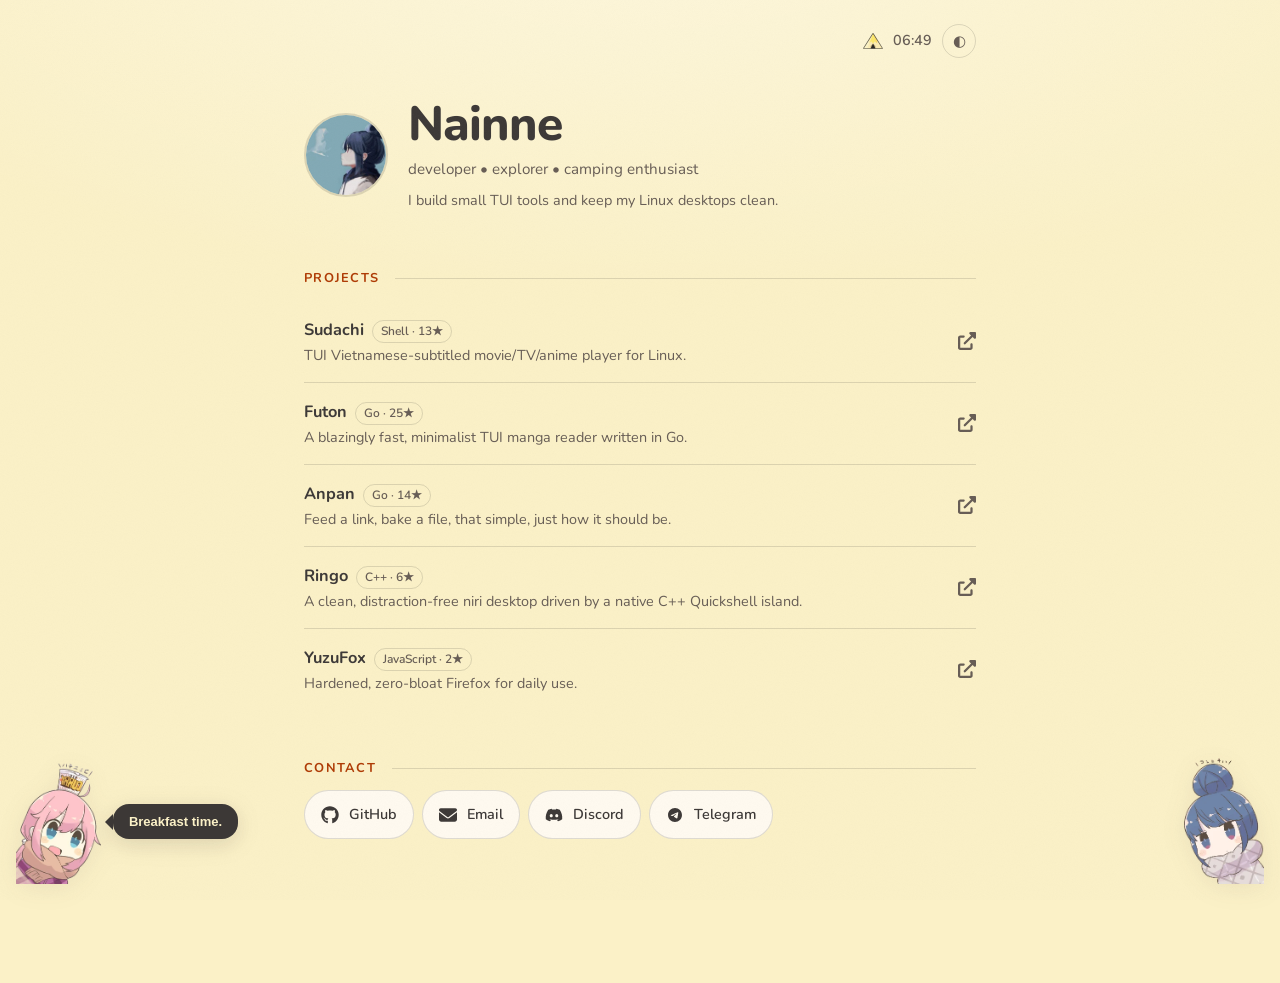
==== index.html @ 53d7685c "Drop the photos chip Rin already carries the gallery link, so the chip was a second way to the same " ====
<!DOCTYPE html>
<html lang="en">
<head>
    <meta charset="utf-8">
    <meta name="viewport" content="width=device-width, initial-scale=1.0">
    <title>Nainne - developer • explorer • camping enthusiast</title>
    <meta name="description" content="Nainne - developer, explorer, and camping enthusiast. Projects, tools, and a cozy Yuru Camp-inspired corner of the web.">
    <meta property="og:title" content="Nainne - developer • explorer • camping enthusiast">
    <meta property="og:description" content="Nainne - developer, explorer, and camping enthusiast. Projects, tools, and a cozy Yuru Camp-inspired corner of the web.">
    <meta property="og:type" content="website">
    <meta property="og:url" content="https://kabosuneko.github.io/">
    <meta property="og:image" content="https://kabosuneko.github.io/assets/img/og-image.jpg">
    <meta property="og:image:width" content="1200">
    <meta property="og:image:height" content="630">
    <meta property="og:image:alt" content="Trees on the shore of a lake, reflected in the water.">
    <meta name="twitter:card" content="summary_large_image">
    <meta name="twitter:title" content="Nainne - developer • explorer • camping enthusiast">
    <meta name="twitter:description" content="Nainne - developer, explorer, and camping enthusiast. Projects, tools, and a cozy Yuru Camp-inspired corner of the web.">
    <link rel="canonical" href="https://kabosuneko.github.io/">
    <meta name="theme-color" content="#fbf1c7">
    <link rel="icon" type="image/png" href="assets/img/logo.png">
    <script>
        // Set the theme before first paint. Mirrors getAutoTheme() in assets/js/app.js.
        (function () {
            var mode = localStorage.getItem('theme') || 'auto';
            var hour = new Date().getHours();
            document.documentElement.setAttribute('data-theme',
                mode === 'auto' ? (hour >= 6 && hour < 18 ? 'day' : 'night') : mode);
        })();
    </script>
    <link rel="preload" href="assets/fonts/nunito-latin.woff2" as="font" type="font/woff2" crossorigin>
    <link rel="stylesheet" href="assets/css/styles.css">
    <script src="assets/js/app.js" defer></script>
    <script type="application/ld+json">
        {
            "@context": "https://schema.org",
            "@type": "Person",
            "name": "Nainne",
            "url": "https://kabosuneko.github.io/",
            "image": "https://kabosuneko.github.io/assets/img/avatar.png",
            "description": "Developer, explorer, and camping enthusiast. Builder of TUI tools and Linux desktops.",
            "jobTitle": "Developer",
            "sameAs": [
                "https://github.com/KabosuNeko",
                "https://t.me/NainneDesu"
            ]
        }
    </script>
</head>
<body>
    <svg class="icon-sprite" aria-hidden="true">
        <symbol id="icon-external" viewBox="0 0 512 512">
            <path d="M384 320c-17.67 0-32 14.33-32 32v96H64V160h96c17.67 0 32-14.32 32-32s-14.33-32-32-32L64 96c-35.35 0-64 28.65-64 64V448c0 35.34 28.65 64 64 64h288c35.35 0 64-28.66 64-64v-96C416 334.3 401.7 320 384 320zM488 0H352c-12.94 0-24.62 7.797-29.56 19.75c-4.969 11.97-2.219 25.72 6.938 34.88L370.8 96L169.4 297.4c-12.5 12.5-12.5 32.75 0 45.25C175.6 348.9 183.8 352 192 352s16.38-3.125 22.62-9.375L416 141.3l41.38 41.38c9.156 9.141 22.88 11.84 34.88 6.938C504.2 184.6 512 172.9 512 160V24C512 10.74 501.3 0 488 0z"/>
        </symbol>
        <symbol id="icon-github" viewBox="-8 0 512 512">
            <path d="M165.9 397.4c0 2-2.3 3.6-5.2 3.6-3.3.3-5.6-1.3-5.6-3.6 0-2 2.3-3.6 5.2-3.6 3-.3 5.6 1.3 5.6 3.6zm-31.1-4.5c-.7 2 1.3 4.3 4.3 4.9 2.6 1 5.6 0 6.2-2s-1.3-4.3-4.3-5.2c-2.6-.7-5.5.3-6.2 2.3zm44.2-1.7c-2.9.7-4.9 2.6-4.6 4.9.3 2 2.9 3.3 5.9 2.6 2.9-.7 4.9-2.6 4.6-4.6-.3-1.9-3-3.2-5.9-2.9zM244.8 8C106.1 8 0 113.3 0 252c0 110.9 69.8 205.8 169.5 239.2 12.8 2.3 17.3-5.6 17.3-12.1 0-6.2-.3-40.4-.3-61.4 0 0-70 15-84.7-29.8 0 0-11.4-29.1-27.8-36.6 0 0-22.9-15.7 1.6-15.4 0 0 24.9 2 38.6 25.8 21.9 38.6 58.6 27.5 72.9 20.9 2.3-16 8.8-27.1 16-33.7-55.9-6.2-112.3-14.3-112.3-110.5 0-27.5 7.6-41.3 23.6-58.9-2.6-6.5-11.1-33.3 2.6-67.9 20.9-6.5 69 27 69 27 20-5.6 41.5-8.5 62.8-8.5s42.8 2.9 62.8 8.5c0 0 48.1-33.6 69-27 13.7 34.7 5.2 61.4 2.6 67.9 16 17.7 25.8 31.5 25.8 58.9 0 96.5-58.9 104.2-114.8 110.5 9.2 7.9 17 22.9 17 46.4 0 33.7-.3 75.4-.3 83.6 0 6.5 4.6 14.4 17.3 12.1C428.2 457.8 496 362.9 496 252 496 113.3 383.5 8 244.8 8zM97.2 352.9c-1.3 1-1 3.3.7 5.2 1.6 1.6 3.9 2.3 5.2 1 1.3-1 1-3.3-.7-5.2-1.6-1.6-3.9-2.3-5.2-1zm-10.8-8.1c-.7 1.3.3 2.9 2.3 3.9 1.6 1 3.6.7 4.3-.7.7-1.3-.3-2.9-2.3-3.9-2-.6-3.6-.3-4.3.7zm32.4 35.6c-1.6 1.3-1 4.3 1.3 6.2 2.3 2.3 5.2 2.6 6.5 1 1.3-1.3.7-4.3-1.3-6.2-2.2-2.3-5.2-2.6-6.5-1zm-11.4-14.7c-1.6 1-1.6 3.6 0 5.9 1.6 2.3 4.3 3.3 5.6 2.3 1.6-1.3 1.6-3.9 0-6.2-1.4-2.3-4-3.3-5.6-2z"/>
        </symbol>
        <symbol id="icon-mail" viewBox="0 0 512 512">
            <path d="M464 64C490.5 64 512 85.49 512 112C512 127.1 504.9 141.3 492.8 150.4L275.2 313.6C263.8 322.1 248.2 322.1 236.8 313.6L19.2 150.4C7.113 141.3 0 127.1 0 112C0 85.49 21.49 64 48 64H464zM217.6 339.2C240.4 356.3 271.6 356.3 294.4 339.2L512 176V384C512 419.3 483.3 448 448 448H64C28.65 448 0 419.3 0 384V176L217.6 339.2z"/>
        </symbol>
        <symbol id="icon-discord" viewBox="0 -64 640 640">
            <path d="M524.531,69.836a1.5,1.5,0,0,0-.764-.7A485.065,485.065,0,0,0,404.081,32.03a1.816,1.816,0,0,0-1.923.91,337.461,337.461,0,0,0-14.9,30.6,447.848,447.848,0,0,0-134.426,0,309.541,309.541,0,0,0-15.135-30.6,1.89,1.89,0,0,0-1.924-.91A483.689,483.689,0,0,0,116.085,69.137a1.712,1.712,0,0,0-.788.676C39.068,183.651,18.186,294.69,28.43,404.354a2.016,2.016,0,0,0,.765,1.375A487.666,487.666,0,0,0,176.02,479.918a1.9,1.9,0,0,0,2.063-.676A348.2,348.2,0,0,0,208.12,430.4a1.86,1.86,0,0,0-1.019-2.588,321.173,321.173,0,0,1-45.868-21.853,1.885,1.885,0,0,1-.185-3.126c3.082-2.309,6.166-4.711,9.109-7.137a1.819,1.819,0,0,1,1.9-.256c96.229,43.917,200.41,43.917,295.5,0a1.812,1.812,0,0,1,1.924.233c2.944,2.426,6.027,4.851,9.132,7.16a1.884,1.884,0,0,1-.162,3.126,301.407,301.407,0,0,1-45.89,21.83,1.875,1.875,0,0,0-1,2.611,391.055,391.055,0,0,0,30.014,48.815,1.864,1.864,0,0,0,2.063.7A486.048,486.048,0,0,0,610.7,405.729a1.882,1.882,0,0,0,.765-1.352C623.729,277.594,590.933,167.465,524.531,69.836ZM222.491,337.58c-28.972,0-52.844-26.587-52.844-59.239S193.056,219.1,222.491,219.1c29.665,0,53.306,26.82,52.843,59.239C275.334,310.993,251.924,337.58,222.491,337.58Zm195.38,0c-28.971,0-52.843-26.587-52.843-59.239S388.437,219.1,417.871,219.1c29.667,0,53.307,26.82,52.844,59.239C470.715,310.993,447.538,337.58,417.871,337.58Z"/>
        </symbol>
        <symbol id="icon-telegram" viewBox="0 0 640 640">
            <path d="M320 72C183 72 72 183 72 320C72 457 183 568 320 568C457 568 568 457 568 320C568 183 457 72 320 72zM435 240.7C431.3 279.9 415.1 375.1 406.9 419C403.4 437.6 396.6 443.8 390 444.4C375.6 445.7 364.7 434.9 350.7 425.7C328.9 411.4 316.5 402.5 295.4 388.5C270.9 372.4 286.8 363.5 300.7 349C304.4 345.2 367.8 287.5 369 282.3C369.2 281.6 369.3 279.2 367.8 277.9C366.3 276.6 364.2 277.1 362.7 277.4C360.5 277.9 325.6 300.9 258.1 346.5C248.2 353.3 239.2 356.6 231.2 356.4C222.3 356.2 205.3 351.4 192.6 347.3C177.1 342.3 164.7 339.6 165.8 331C166.4 326.5 172.5 322 184.2 317.3C256.5 285.8 304.7 265 328.8 255C397.7 226.4 412 221.4 421.3 221.2C423.4 221.2 427.9 221.7 430.9 224.1C432.9 225.8 434.1 228.2 434.4 230.8C434.9 234 435 237.3 434.8 240.6z"/>
        </symbol>
    </svg>

    <div class="wrap">
        <header class="page-header">
            <div class="clock-widget">
                <img src="assets/img/logo-40.webp" alt="" width="40" height="40">
                <span class="clock-time" id="clock">--:--</span>
                <button class="theme-toggle" id="themeToggle" type="button" title="Toggle theme" aria-label="Toggle color theme">☀</button>
            </div>
        </header>

        <main>
            <header class="intro">
                <img class="avatar" src="assets/img/avatar.webp" alt="Nainne's avatar" width="84" height="84">
                <div>
                    <h1 class="intro-name">Nainne</h1>
                    <p class="intro-tagline">developer • explorer • camping enthusiast</p>
                    <p class="intro-bio">I build small TUI tools and keep my Linux desktops clean.</p>
                </div>
            </header>

            <section class="panel" aria-labelledby="projects-title">
                <h2 class="panel-title" id="projects-title">Projects</h2>
                <ul class="list">
                    <li>
                        <a class="row" href="https://github.com/KabosuNeko/Sudachi" target="_blank" rel="noopener">
                            <span class="row-main">
                                <span class="row-head">
                                    <span class="row-name">Sudachi</span>
                                    <span class="tag" data-repo="Sudachi" data-lang="Shell">Shell · 13★</span>
                                </span>
                                <span class="row-desc">TUI Vietnamese-subtitled movie/TV/anime player for Linux.</span>
                            </span>
                            <svg class="row-icon" aria-hidden="true"><use href="#icon-external"></use></svg>
                        </a>
                    </li>
                    <li>
                        <a class="row" href="https://github.com/KabosuNeko/Futon" target="_blank" rel="noopener">
                            <span class="row-main">
                                <span class="row-head">
                                    <span class="row-name">Futon</span>
                                    <span class="tag" data-repo="Futon" data-lang="Go">Go · 25★</span>
                                </span>
                                <span class="row-desc">A blazingly fast, minimalist TUI manga reader written in Go.</span>
                            </span>
                            <svg class="row-icon" aria-hidden="true"><use href="#icon-external"></use></svg>
                        </a>
                    </li>
                    <li>
                        <a class="row" href="https://github.com/KabosuNeko/anpan" target="_blank" rel="noopener">
                            <span class="row-main">
                                <span class="row-head">
                                    <span class="row-name">Anpan</span>
                                    <span class="tag" data-repo="Anpan" data-lang="Go">Go · 14★</span>
                                </span>
                                <span class="row-desc">Feed a link, bake a file, that simple, just how it should be.</span>
                            </span>
                            <svg class="row-icon" aria-hidden="true"><use href="#icon-external"></use></svg>
                        </a>
                    </li>
                    <li>
                        <a class="row" href="https://github.com/KabosuNeko/Ringo" target="_blank" rel="noopener">
                            <span class="row-main">
                                <span class="row-head">
                                    <span class="row-name">Ringo</span>
                                    <span class="tag" data-repo="Ringo" data-lang="C++">C++ · 6★</span>
                                </span>
                                <span class="row-desc">A clean, distraction-free niri desktop driven by a native C++ Quickshell island.</span>
                            </span>
                            <svg class="row-icon" aria-hidden="true"><use href="#icon-external"></use></svg>
                        </a>
                    </li>
                                        <li>
                        <a class="row" href="https://github.com/KabosuNeko/YuzuFox" target="_blank" rel="noopener">
                            <span class="row-main">
                                <span class="row-head">
                                    <span class="row-name">YuzuFox</span>
                                    <span class="tag" data-repo="YuzuFox" data-lang="JavaScript">JavaScript · 2★</span>
                                </span>
                                <span class="row-desc">Hardened, zero-bloat Firefox for daily use.</span>
                            </span>
                            <svg class="row-icon" aria-hidden="true"><use href="#icon-external"></use></svg>
                        </a>
                    </li>
                </ul>
            </section>

            <section class="panel" aria-labelledby="contact-title">
                <h2 class="panel-title" id="contact-title">Contact</h2>
                <ul class="chips">
                    <li>
                        <a class="chip" href="https://github.com/KabosuNeko" target="_blank" rel="noopener">
                            <svg aria-hidden="true"><use href="#icon-github"></use></svg>
                            GitHub
                        </a>
                    </li>
                    <li>
                        <a class="chip" href="mailto:KabosuNeko@proton.me" data-copy-email>
                            <svg aria-hidden="true"><use href="#icon-mail"></use></svg>
                            Email
                        </a>
                    </li>
                    <li>
                        <a class="chip" href="https://discord.com/users/nou07007" target="_blank" rel="noopener">
                            <svg aria-hidden="true"><use href="#icon-discord"></use></svg>
                            Discord
                        </a>
                    </li>
                    <li>
                        <a class="chip" href="https://t.me/NainneDesu" target="_blank" rel="noopener">
                            <svg aria-hidden="true"><use href="#icon-telegram"></use></svg>
                            Telegram
                        </a>
                    </li>
                </ul>
            </section>
        </main>
    </div>

    <div id="copyToast" class="copy-toast" role="status"></div>

    <button class="corner-character nadeshiko" type="button" aria-label="Say hi" data-tooltip="Say hi">
        <img src="assets/img/nadeshiko.webp" alt="">
        <span class="nade-bubble" id="nadeBubble" role="status"></span>
    </button>
    <a class="corner-character rin" href="gallery.html" aria-label="Photo gallery" data-tooltip="Open gallery">
        <img src="assets/img/rin.webp" alt="">
    </a>
</body>
</html>
---- assets/css/styles.css ----
/* Nunito, variable weight axis 400-800, subsets taken from Google Fonts so the page
   needs no third-party font request. latin is preloaded in each page's head. */
@font-face {
  font-family: 'Nunito';
  font-style: normal;
  font-weight: 400 800;
  font-display: swap;
  src: url('../fonts/nunito-latin.woff2') format('woff2');
  unicode-range: U+0000-00FF, U+0131, U+0152-0153, U+02BB-02BC, U+02C6, U+02DA, U+02DC, U+0304, U+0308, U+0329, U+2000-206F, U+20AC, U+2122, U+2191, U+2193, U+2212, U+2215, U+FEFF, U+FFFD;
}

@font-face {
  font-family: 'Nunito';
  font-style: normal;
  font-weight: 400 800;
  font-display: swap;
  src: url('../fonts/nunito-vietnamese.woff2') format('woff2');
  unicode-range: U+0102-0103, U+0110-0111, U+0128-0129, U+0168-0169, U+01A0-01A1, U+01AF-01B0, U+0300-0301, U+0303-0304, U+0308-0309, U+0323, U+0329, U+1EA0-1EF9, U+20AB;
}

:root {
  color-scheme: light;
  /* gruvbox light */
  --bg: #fbf1c7;
  --bg-glow: rgba(255,252,240,0.55);
  --card-bg: #fffaf0;
  --card-border: rgba(60,56,54,0.16);
  --text-dark: #3c3836;
  --text-medium: #665c54;
  --accent: #af3a03;
  --shadow-soft: rgba(60,56,54,0.08);
  --toast-bg: #3c3836;
  --toast-text: #fbf1c7;
  --button-warm: #af3a03;
  --button-warm-hover: #8f2f00;
  --button-text: #fffaf0;
}

[data-theme="night"] {
  color-scheme: dark;
  /* gruvbox dark */
  --bg: #1d2021;
  --bg-glow: rgba(250,189,47,0.05);
  --card-bg: #32302f;
  --card-border: rgba(235,219,178,0.2);
  --text-dark: #ebdbb2;
  --text-medium: #a89984;
  --accent: #fe8019;
  --shadow-soft: rgba(0,0,0,0.35);
  --toast-bg: #3c3836;
  --toast-text: #fbf1c7;
  --button-warm: #fe8019;
  --button-warm-hover: #fabd2f;
  --button-text: #1d2021;
}

* {
  box-sizing: border-box;
  transition: background-color 0.25s ease, border-color 0.25s ease, color 0.25s ease;
}

body {
  margin: 0;
  min-height: 100vh;
  font-family: 'Nunito', sans-serif;
  font-size: 16px;
  line-height: 1.6;
  color: var(--text-dark);
  background-color: var(--bg);
  background-image: radial-gradient(120% 70% at 50% -10%, var(--bg-glow), transparent 60%);
  background-attachment: fixed;
}

h1,
h2 {
  text-wrap: balance;
}

p {
  text-wrap: pretty;
}

a {
  color: inherit;
  text-decoration: none;
}

a:focus-visible,
button:focus-visible,
[tabindex]:focus-visible {
  outline: 2px solid var(--accent);
  outline-offset: 3px;
  border-radius: 12px;
}

.icon-sprite {
  display: none;
}

.wrap {
  max-width: 720px;
  margin: 0 auto;
  padding: 0 24px 96px;
}

.page-header {
  display: flex;
  justify-content: flex-end;
}

.wrap .page-header {
  padding-top: 24px;
}

.clock-widget {
  display: flex;
  align-items: center;
  gap: 10px;
}

.clock-widget img {
  height: 20px;
  width: auto;
  opacity: 0.85;
}

body::after {
  content: '';
  position: fixed;
  inset: 0;
  z-index: 0;
  pointer-events: none;
  opacity: 0.04;
  background-image: url("data:image/svg+xml,%3Csvg xmlns='http://www.w3.org/2000/svg' width='140' height='140'%3E%3Cfilter id='n'%3E%3CfeTurbulence type='fractalNoise' baseFrequency='0.9' numOctaves='2' stitchTiles='stitch'/%3E%3CfeColorMatrix type='saturate' values='0'/%3E%3C/filter%3E%3Crect width='140' height='140' filter='url(%23n)'/%3E%3C/svg%3E");
}

[data-theme="night"] body {
  background-image:
    radial-gradient(1.5px 1.5px at 30px 40px, rgba(250,189,47,0.5), transparent),
    radial-gradient(1px 1px at 170px 120px, rgba(235,219,178,0.42), transparent),
    radial-gradient(1.5px 1.5px at 90px 230px, rgba(250,189,47,0.36), transparent),
    radial-gradient(1px 1px at 250px 60px, rgba(235,219,178,0.36), transparent),
    radial-gradient(1px 1px at 210px 250px, rgba(250,189,47,0.3), transparent),
    radial-gradient(120% 70% at 50% -10%, var(--bg-glow), transparent 60%);
  background-size: 320px 320px, 320px 320px, 320px 320px, 320px 320px, 320px 320px, 100% 100%;
}

[data-theme="night"] body::after {
  opacity: 0.06;
}

.clock-time {
  font-size: 0.9rem;
  font-weight: 600;
  color: var(--text-medium);
  font-variant-numeric: tabular-nums;
}

.theme-toggle {
  position: relative;
  width: 34px;
  height: 34px;
  display: grid;
  place-items: center;
  border: 1px solid var(--card-border);
  border-radius: 50%;
  background: transparent;
  color: var(--text-medium);
  font-size: 15px;
  cursor: pointer;
}

/* The circle stays 34px; this gives it a 44px hit area without moving anything. */
.theme-toggle::before {
  content: '';
  position: absolute;
  inset: -5px;
}

.theme-toggle:hover {
  border-color: var(--accent);
  color: var(--accent);
}

.intro {
  display: flex;
  align-items: center;
  gap: 20px;
  margin: 40px 0 56px;
}

.avatar {
  width: 84px;
  height: 84px;
  flex: none;
  border-radius: 50%;
  object-fit: cover;
  border: 2px solid var(--card-border);
}

.intro-name {
  margin: 0;
  font-size: clamp(2rem, 6vw, 3rem);
  font-weight: 800;
  letter-spacing: -0.02em;
  line-height: 1.1;
}

.intro-tagline {
  margin: 6px 0 0;
  font-size: 0.95rem;
  color: var(--text-medium);
}

.intro-bio {
  max-width: 52ch;
  margin: 8px 0 0;
  font-size: 0.9rem;
  color: var(--text-medium);
}

.panel {
  margin-bottom: 48px;
}

.panel-title {
  display: flex;
  align-items: center;
  gap: 16px;
  margin: 0 0 12px;
  font-size: 0.8rem;
  font-weight: 700;
  letter-spacing: 0.1em;
  text-transform: uppercase;
  color: var(--accent);
}

[data-theme="night"] .panel-title {
  text-shadow: 0 0 12px rgba(254,128,25,0.45);
}

[data-theme="night"] .intro-name {
  text-shadow: 0 0 28px rgba(254,128,25,0.16);
}

.panel-title::after {
  content: '';
  flex: 1;
  height: 1px;
  background: var(--card-border);
}

.list {
  list-style: none;
  margin: 0;
  padding: 0;
}

.list li + li {
  border-top: 1px solid var(--card-border);
}

.row {
  display: flex;
  align-items: center;
  gap: 16px;
  padding: 16px 12px;
  margin: 0 -12px;
  border-radius: 12px;
}

.row:hover {
  background: var(--card-bg);
}

.row-main {
  flex: 1;
  min-width: 0;
}

.row-name {
  display: block;
  font-size: 1.02rem;
  font-weight: 700;
}

.row-head {
  display: flex;
  align-items: baseline;
  flex-wrap: wrap;
  gap: 8px;
}

.tag {
  padding: 1px 8px;
  border: 1px solid var(--card-border);
  border-radius: 999px;
  font-size: 0.75rem;
  font-weight: 600;
  color: var(--text-medium);
}

.row-desc {
  display: block;
  margin-top: 2px;
  font-size: 0.9rem;
  line-height: 1.45;
  color: var(--text-medium);
}

.row-icon {
  width: 18px;
  height: 18px;
  flex: none;
  fill: currentColor;
  color: var(--text-medium);
}

.row:hover .row-icon {
  color: var(--accent);
  transform: translate(2px, -2px);
}

.chips {
  display: flex;
  flex-wrap: wrap;
  gap: 8px;
  list-style: none;
  margin: 0;
  padding: 0;
}

.chip {
  display: inline-flex;
  align-items: center;
  gap: 10px;
  padding: 12px 16px;
  border: 1px solid var(--card-border);
  border-radius: 999px;
  background: var(--card-bg);
  font-family: inherit;
  font-size: 0.9rem;
  font-weight: 600;
  color: inherit;
  cursor: pointer;
}

.chip:hover {
  border-color: var(--accent);
  color: var(--accent);
}

.chip svg {
  width: 18px;
  height: 18px;
  fill: currentColor;
}

.copy-toast {
  display: none;
  position: fixed;
  bottom: 24px;
  left: 50%;
  transform: translateX(-50%);
  z-index: 9999;
  padding: 12px 20px;
  border-radius: 12px;
  background: var(--toast-bg);
  color: var(--toast-text);
  font-size: 0.9rem;
  font-weight: 600;
  white-space: nowrap;
  box-shadow: 0 8px 24px var(--shadow-soft);
}

.copy-toast.show {
  display: block;
}

.corner-character {
  position: fixed;
  bottom: 16px;
  z-index: 100;
  padding: 0;
  border: 0;
  background: none;
  cursor: pointer;
  filter: drop-shadow(0 4px 12px var(--shadow-soft));
}

.corner-character:hover {
  transform: translateY(-6px);
}

.corner-character:active {
  transform: translateY(-2px) scale(0.98);
}

.corner-character:focus-visible {
  outline: 2px solid var(--accent);
  outline-offset: 4px;
  border-radius: 12px;
}

.nadeshiko {
  left: 16px;
}

.rin {
  right: 16px;
}

.nadeshiko img,
.rin img {
  display: block;
  height: 128px;
  width: auto;
}

[data-tooltip]::before,
[data-tooltip]::after {
  position: absolute;
  bottom: 100%;
  left: 50%;
  transform: translateX(-50%) translateY(8px);
  opacity: 0;
  visibility: hidden;
  transition: opacity 0.2s ease, transform 0.2s ease, visibility 0.2s;
  pointer-events: none;
}

[data-tooltip]::before {
  content: attr(data-tooltip);
  margin-bottom: 8px;
  padding: 6px 12px;
  border-radius: 10px;
  background: var(--toast-bg);
  color: var(--toast-text);
  font-size: 12px;
  font-weight: 600;
  white-space: nowrap;
  box-shadow: 0 4px 12px var(--shadow-soft);
}

[data-tooltip]::after {
  content: '';
  margin-bottom: -2px;
  border: 5px solid transparent;
  border-top-color: var(--toast-bg);
}

[data-tooltip]:hover::before,
[data-tooltip]:hover::after {
  opacity: 1;
  visibility: visible;
  transform: translateX(-50%) translateY(0);
}

.nade-bubble {
  position: absolute;
  left: calc(100% + 12px);
  bottom: 35%;
  max-width: 240px;
  padding: 10px 16px;
  border-radius: 16px;
  background: var(--toast-bg);
  color: var(--toast-text);
  font-size: 13px;
  font-weight: 600;
  white-space: nowrap;
  opacity: 0;
  visibility: hidden;
  transform: translateY(8px);
  transition: opacity 0.2s ease, transform 0.2s ease, visibility 0.2s;
  box-shadow: 0 6px 20px var(--shadow-soft);
  z-index: 101;
  pointer-events: none;
}

.nade-bubble::after {
  content: '';
  position: absolute;
  top: 50%;
  right: 100%;
  transform: translateY(-50%);
  border: 8px solid transparent;
  border-right-color: var(--toast-bg);
}

.nade-bubble.show {
  opacity: 1;
  visibility: visible;
  transform: translateY(0);
}

.nadeshiko.bounce {
  animation: nade-bounce 0.55s ease;
}

@keyframes nade-bounce {
  0% { transform: translateY(0) scale(1, 1); }
  30% { transform: translateY(-14px) scale(1.06, 0.94); }
  55% { transform: translateY(0) scale(0.97, 1.04); }
  75% { transform: translateY(-5px) scale(1.02, 0.98); }
  100% { transform: translateY(0) scale(1, 1); }
}

@media (max-width: 768px) {
  .wrap {
    padding: 0 20px 120px;
  }

  .intro {
    margin: 28px 0 40px;
    gap: 16px;
  }

  .avatar {
    width: 64px;
    height: 64px;
  }

  .intro-tagline {
    font-size: 0.85rem;
  }

  .panel {
    margin-bottom: 36px;
  }

  .row {
    padding: 14px 10px;
    margin: 0 -10px;
  }

  .nadeshiko {
    left: 8px;
  }

  .rin {
    right: 8px;
  }

  .nadeshiko img,
  .rin img {
    height: 96px;
  }
}

@media (max-width: 480px) {
  .intro-tagline {
    font-size: 0.8rem;
  }

  .copy-toast {
    max-width: 90vw;
    white-space: normal;
    text-align: center;
  }

  .nadeshiko img,
  .rin img {
    height: 72px;
  }

  .corner-character {
    bottom: 8px;
  }
}

@media (prefers-reduced-motion: reduce) {
  *,
  *::before,
  *::after {
    transition-duration: 0.01ms !important;
    animation-duration: 0.01ms !important;
    animation-iteration-count: 1 !important;
  }
}
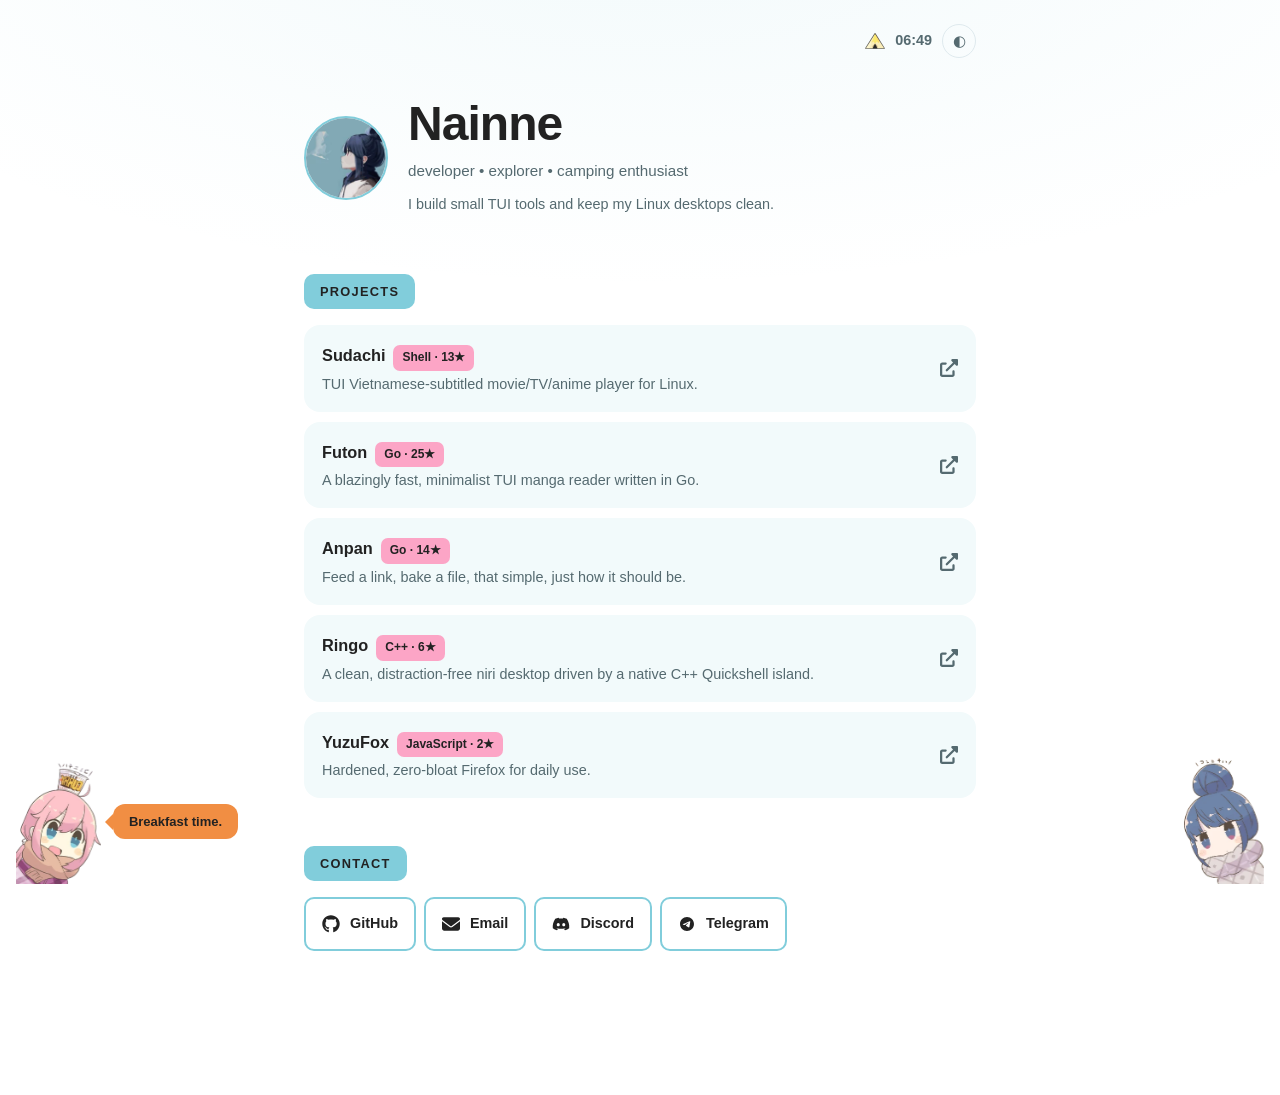
==== commit b324b5b6: "Adopt the Yuru Camp portal's visual language Direction read off yurucamp.jp: white ground, orange an" ====
--- a/index.html
+++ b/index.html
@@ -17,7 +17,7 @@
     <meta name="twitter:title" content="Nainne - developer • explorer • camping enthusiast">
     <meta name="twitter:description" content="Nainne - developer, explorer, and camping enthusiast. Projects, tools, and a cozy Yuru Camp-inspired corner of the web.">
     <link rel="canonical" href="https://kabosuneko.github.io/">
-    <meta name="theme-color" content="#fbf1c7">
+    <meta name="theme-color" content="#ffffff">
     <link rel="icon" type="image/png" href="assets/img/logo.png">
     <script>
         // Set the theme before first paint. Mirrors getAutoTheme() in assets/js/app.js.
@@ -28,7 +28,7 @@
                 mode === 'auto' ? (hour >= 6 && hour < 18 ? 'day' : 'night') : mode);
         })();
     </script>
-    <link rel="preload" href="assets/fonts/nunito-latin.woff2" as="font" type="font/woff2" crossorigin>
+    <link rel="preload" href="assets/fonts/mplus-rounded-1c-latin-400.woff2" as="font" type="font/woff2" crossorigin>
     <link rel="stylesheet" href="assets/css/styles.css">
     <script src="assets/js/app.js" defer></script>
     <script type="application/ld+json">
--- a/assets/css/styles.css
+++ b/assets/css/styles.css
@@ -1,57 +1,98 @@
-/* Nunito, variable weight axis 400-800, subsets taken from Google Fonts so the page
-   needs no third-party font request. latin is preloaded in each page's head. */
+/* M PLUS Rounded 1c is the rounded gothic the Yuru Camp portal uses. Subsets come from Google
+   Fonts, so no request leaves the site; latin 400 is preloaded in each page's head. The family
+   only ships 400/500/700/800, so the rules that ask for 600 land on 700. */
 @font-face {
-  font-family: 'Nunito';
+  font-family: 'M PLUS Rounded 1c';
   font-style: normal;
-  font-weight: 400 800;
+  font-weight: 400;
   font-display: swap;
-  src: url('../fonts/nunito-latin.woff2') format('woff2');
+  src: url('../fonts/mplus-rounded-1c-latin-400.woff2') format('woff2');
   unicode-range: U+0000-00FF, U+0131, U+0152-0153, U+02BB-02BC, U+02C6, U+02DA, U+02DC, U+0304, U+0308, U+0329, U+2000-206F, U+20AC, U+2122, U+2191, U+2193, U+2212, U+2215, U+FEFF, U+FFFD;
 }
 
 @font-face {
-  font-family: 'Nunito';
+  font-family: 'M PLUS Rounded 1c';
   font-style: normal;
-  font-weight: 400 800;
+  font-weight: 700;
   font-display: swap;
-  src: url('../fonts/nunito-vietnamese.woff2') format('woff2');
+  src: url('../fonts/mplus-rounded-1c-latin-700.woff2') format('woff2');
+  unicode-range: U+0000-00FF, U+0131, U+0152-0153, U+02BB-02BC, U+02C6, U+02DA, U+02DC, U+0304, U+0308, U+0329, U+2000-206F, U+20AC, U+2122, U+2191, U+2193, U+2212, U+2215, U+FEFF, U+FFFD;
+}
+
+@font-face {
+  font-family: 'M PLUS Rounded 1c';
+  font-style: normal;
+  font-weight: 800;
+  font-display: swap;
+  src: url('../fonts/mplus-rounded-1c-latin-800.woff2') format('woff2');
+  unicode-range: U+0000-00FF, U+0131, U+0152-0153, U+02BB-02BC, U+02C6, U+02DA, U+02DC, U+0304, U+0308, U+0329, U+2000-206F, U+20AC, U+2122, U+2191, U+2193, U+2212, U+2215, U+FEFF, U+FFFD;
+}
+
+@font-face {
+  font-family: 'M PLUS Rounded 1c';
+  font-style: normal;
+  font-weight: 400;
+  font-display: swap;
+  src: url('../fonts/mplus-rounded-1c-vietnamese-400.woff2') format('woff2');
+  unicode-range: U+0102-0103, U+0110-0111, U+0128-0129, U+0168-0169, U+01A0-01A1, U+01AF-01B0, U+0300-0301, U+0303-0304, U+0308-0309, U+0323, U+0329, U+1EA0-1EF9, U+20AB;
+}
+
+@font-face {
+  font-family: 'M PLUS Rounded 1c';
+  font-style: normal;
+  font-weight: 700;
+  font-display: swap;
+  src: url('../fonts/mplus-rounded-1c-vietnamese-700.woff2') format('woff2');
+  unicode-range: U+0102-0103, U+0110-0111, U+0128-0129, U+0168-0169, U+01A0-01A1, U+01AF-01B0, U+0300-0301, U+0303-0304, U+0308-0309, U+0323, U+0329, U+1EA0-1EF9, U+20AB;
+}
+
+@font-face {
+  font-family: 'M PLUS Rounded 1c';
+  font-style: normal;
+  font-weight: 800;
+  font-display: swap;
+  src: url('../fonts/mplus-rounded-1c-vietnamese-800.woff2') format('woff2');
   unicode-range: U+0102-0103, U+0110-0111, U+0128-0129, U+0168-0169, U+01A0-01A1, U+01AF-01B0, U+0300-0301, U+0303-0304, U+0308-0309, U+0323, U+0329, U+1EA0-1EF9, U+20AB;
 }
 
 :root {
   color-scheme: light;
-  /* gruvbox light */
-  --bg: #fbf1c7;
-  --bg-glow: rgba(255,252,240,0.55);
-  --card-bg: #fffaf0;
-  --card-border: rgba(60,56,54,0.16);
-  --text-dark: #3c3836;
-  --text-medium: #665c54;
-  --accent: #af3a03;
-  --shadow-soft: rgba(60,56,54,0.08);
-  --toast-bg: #3c3836;
-  --toast-text: #fbf1c7;
-  --button-warm: #af3a03;
-  --button-warm-hover: #8f2f00;
-  --button-text: #fffaf0;
+  /* Yuru Camp portal: white ground, orange and cyan as the brand pair, no shadows. */
+  --bg: #ffffff;
+  --bg-wash: rgba(129, 205, 219, 0.10);
+  --surface: #f2fafb;
+  --surface-hover: #dbedf3;
+  --card-bg: #ffffff;
+  --card-border: #dfeaee;
+  --text-dark: #222222;
+  --text-medium: #556a70;
+  --accent: #be5a0e;
+  --slab: #81cddb;
+  --slab-ink: #222222;
+  --sticker: #fca5c6;
+  --toast-bg: #f18e43;
+  --toast-text: #222222;
+  --button-warm: #f18e43;
+  --button-warm-hover: #ffab6b;
+  --button-text: #222222;
+  --radius-slab: min(1.3333vw, 16px);
+  --radius-lg: 12px;
+  --radius-chip: 10px;
+  --radius-tag: 7px;
 }
 
 [data-theme="night"] {
   color-scheme: dark;
-  /* gruvbox dark */
-  --bg: #1d2021;
-  --bg-glow: rgba(250,189,47,0.05);
-  --card-bg: #32302f;
-  --card-border: rgba(235,219,178,0.2);
-  --text-dark: #ebdbb2;
-  --text-medium: #a89984;
-  --accent: #fe8019;
-  --shadow-soft: rgba(0,0,0,0.35);
-  --toast-bg: #3c3836;
-  --toast-text: #fbf1c7;
-  --button-warm: #fe8019;
-  --button-warm-hover: #fabd2f;
-  --button-text: #1d2021;
+  /* Invented night: the same slabs on a camp-at-night blue, ink flipped to near white. */
+  --bg: #16202a;
+  --bg-wash: rgba(129, 205, 219, 0.07);
+  --surface: #1e2b37;
+  --surface-hover: #263746;
+  --card-bg: #1e2b37;
+  --card-border: #33454f;
+  --text-dark: #f2f6f7;
+  --text-medium: #a9bcc4;
+  --accent: #ffab6b;
 }
 
 * {
@@ -62,12 +103,12 @@
 body {
   margin: 0;
   min-height: 100vh;
-  font-family: 'Nunito', sans-serif;
+  font-family: 'M PLUS Rounded 1c', sans-serif;
   font-size: 16px;
-  line-height: 1.6;
+  line-height: 1.8;
   color: var(--text-dark);
   background-color: var(--bg);
-  background-image: radial-gradient(120% 70% at 50% -10%, var(--bg-glow), transparent 60%);
+  background-image: radial-gradient(120% 70% at 50% -10%, var(--bg-wash), transparent 60%);
   background-attachment: fixed;
 }
 
@@ -90,7 +131,12 @@
 [tabindex]:focus-visible {
   outline: 2px solid var(--accent);
   outline-offset: 3px;
-  border-radius: 12px;
+  border-radius: var(--radius-lg);
+}
+
+::selection {
+  background: var(--slab);
+  color: var(--slab-ink);
 }
 
 .icon-sprite {
@@ -124,29 +170,16 @@
   opacity: 0.85;
 }
 
-body::after {
-  content: '';
-  position: fixed;
-  inset: 0;
-  z-index: 0;
-  pointer-events: none;
-  opacity: 0.04;
-  background-image: url("data:image/svg+xml,%3Csvg xmlns='http://www.w3.org/2000/svg' width='140' height='140'%3E%3Cfilter id='n'%3E%3CfeTurbulence type='fractalNoise' baseFrequency='0.9' numOctaves='2' stitchTiles='stitch'/%3E%3CfeColorMatrix type='saturate' values='0'/%3E%3C/filter%3E%3Crect width='140' height='140' filter='url(%23n)'/%3E%3C/svg%3E");
-}
-
+/* Night keeps the star field: the flat cards read better with a little depth behind them. */
 [data-theme="night"] body {
   background-image:
-    radial-gradient(1.5px 1.5px at 30px 40px, rgba(250,189,47,0.5), transparent),
-    radial-gradient(1px 1px at 170px 120px, rgba(235,219,178,0.42), transparent),
-    radial-gradient(1.5px 1.5px at 90px 230px, rgba(250,189,47,0.36), transparent),
-    radial-gradient(1px 1px at 250px 60px, rgba(235,219,178,0.36), transparent),
-    radial-gradient(1px 1px at 210px 250px, rgba(250,189,47,0.3), transparent),
-    radial-gradient(120% 70% at 50% -10%, var(--bg-glow), transparent 60%);
+    radial-gradient(1.5px 1.5px at 30px 40px, rgba(242,246,247,0.55), transparent),
+    radial-gradient(1px 1px at 170px 120px, rgba(242,246,247,0.42), transparent),
+    radial-gradient(1.5px 1.5px at 90px 230px, rgba(255,171,107,0.40), transparent),
+    radial-gradient(1px 1px at 250px 60px, rgba(242,246,247,0.38), transparent),
+    radial-gradient(1px 1px at 210px 250px, rgba(255,171,107,0.32), transparent),
+    radial-gradient(120% 70% at 50% -10%, var(--bg-wash), transparent 60%);
   background-size: 320px 320px, 320px 320px, 320px 320px, 320px 320px, 320px 320px, 100% 100%;
-}
-
-[data-theme="night"] body::after {
-  opacity: 0.06;
 }
 
 .clock-time {
@@ -195,7 +228,7 @@
   flex: none;
   border-radius: 50%;
   object-fit: cover;
-  border: 2px solid var(--card-border);
+  border: 2px solid var(--slab);
 }
 
 .intro-name {
@@ -223,31 +256,20 @@
   margin-bottom: 48px;
 }
 
+/* Section labels are cyan slabs, the way the portal tags its columns. */
 .panel-title {
-  display: flex;
+  display: inline-flex;
   align-items: center;
   gap: 16px;
-  margin: 0 0 12px;
+  margin: 0 0 16px;
+  padding: 6px 16px;
+  border-radius: var(--radius-chip);
+  background: var(--slab);
+  color: var(--slab-ink);
   font-size: 0.8rem;
   font-weight: 700;
   letter-spacing: 0.1em;
   text-transform: uppercase;
-  color: var(--accent);
-}
-
-[data-theme="night"] .panel-title {
-  text-shadow: 0 0 12px rgba(254,128,25,0.45);
-}
-
-[data-theme="night"] .intro-name {
-  text-shadow: 0 0 28px rgba(254,128,25,0.16);
-}
-
-.panel-title::after {
-  content: '';
-  flex: 1;
-  height: 1px;
-  background: var(--card-border);
 }
 
 .list {
@@ -257,20 +279,20 @@
 }
 
 .list li + li {
-  border-top: 1px solid var(--card-border);
+  margin-top: 10px;
 }
 
 .row {
   display: flex;
   align-items: center;
   gap: 16px;
-  padding: 16px 12px;
-  margin: 0 -12px;
-  border-radius: 12px;
+  padding: 16px 18px;
+  border-radius: var(--radius-slab);
+  background: var(--surface);
 }
 
 .row:hover {
-  background: var(--card-bg);
+  background: var(--surface-hover);
 }
 
 .row-main {
@@ -291,20 +313,22 @@
   gap: 8px;
 }
 
+/* Tags are pink stickers; the slab ink carries 8.59:1 on that pink. */
 .tag {
-  padding: 1px 8px;
-  border: 1px solid var(--card-border);
-  border-radius: 999px;
+  padding: 2px 9px;
+  border: 0;
+  border-radius: var(--radius-tag);
+  background: var(--sticker);
+  color: var(--slab-ink);
   font-size: 0.75rem;
-  font-weight: 600;
-  color: var(--text-medium);
+  font-weight: 700;
 }
 
 .row-desc {
   display: block;
   margin-top: 2px;
   font-size: 0.9rem;
-  line-height: 1.45;
+  line-height: 1.6;
   color: var(--text-medium);
 }
 
@@ -335,19 +359,19 @@
   align-items: center;
   gap: 10px;
   padding: 12px 16px;
-  border: 1px solid var(--card-border);
-  border-radius: 999px;
+  border: 2px solid var(--slab);
+  border-radius: var(--radius-chip);
   background: var(--card-bg);
   font-family: inherit;
   font-size: 0.9rem;
   font-weight: 600;
-  color: inherit;
+  color: var(--text-dark);
   cursor: pointer;
 }
 
 .chip:hover {
   border-color: var(--accent);
-  color: var(--accent);
+  background: var(--surface-hover);
 }
 
 .chip svg {
@@ -364,13 +388,12 @@
   transform: translateX(-50%);
   z-index: 9999;
   padding: 12px 20px;
-  border-radius: 12px;
+  border-radius: var(--radius-chip);
   background: var(--toast-bg);
   color: var(--toast-text);
   font-size: 0.9rem;
-  font-weight: 600;
+  font-weight: 700;
   white-space: nowrap;
-  box-shadow: 0 8px 24px var(--shadow-soft);
 }
 
 .copy-toast.show {
@@ -385,7 +408,6 @@
   border: 0;
   background: none;
   cursor: pointer;
-  filter: drop-shadow(0 4px 12px var(--shadow-soft));
 }
 
 .corner-character:hover {
@@ -399,7 +421,7 @@
 .corner-character:focus-visible {
   outline: 2px solid var(--accent);
   outline-offset: 4px;
-  border-radius: 12px;
+  border-radius: var(--radius-lg);
 }
 
 .nadeshiko {
@@ -433,13 +455,12 @@
   content: attr(data-tooltip);
   margin-bottom: 8px;
   padding: 6px 12px;
-  border-radius: 10px;
+  border-radius: var(--radius-chip);
   background: var(--toast-bg);
   color: var(--toast-text);
   font-size: 12px;
-  font-weight: 600;
+  font-weight: 700;
   white-space: nowrap;
-  box-shadow: 0 4px 12px var(--shadow-soft);
 }
 
 [data-tooltip]::after {
@@ -462,17 +483,16 @@
   bottom: 35%;
   max-width: 240px;
   padding: 10px 16px;
-  border-radius: 16px;
+  border-radius: var(--radius-lg);
   background: var(--toast-bg);
   color: var(--toast-text);
   font-size: 13px;
-  font-weight: 600;
+  font-weight: 700;
   white-space: nowrap;
   opacity: 0;
   visibility: hidden;
   transform: translateY(8px);
   transition: opacity 0.2s ease, transform 0.2s ease, visibility 0.2s;
-  box-shadow: 0 6px 20px var(--shadow-soft);
   z-index: 101;
   pointer-events: none;
 }
@@ -529,8 +549,7 @@
   }
 
   .row {
-    padding: 14px 10px;
-    margin: 0 -10px;
+    padding: 14px 14px;
   }
 
   .nadeshiko {
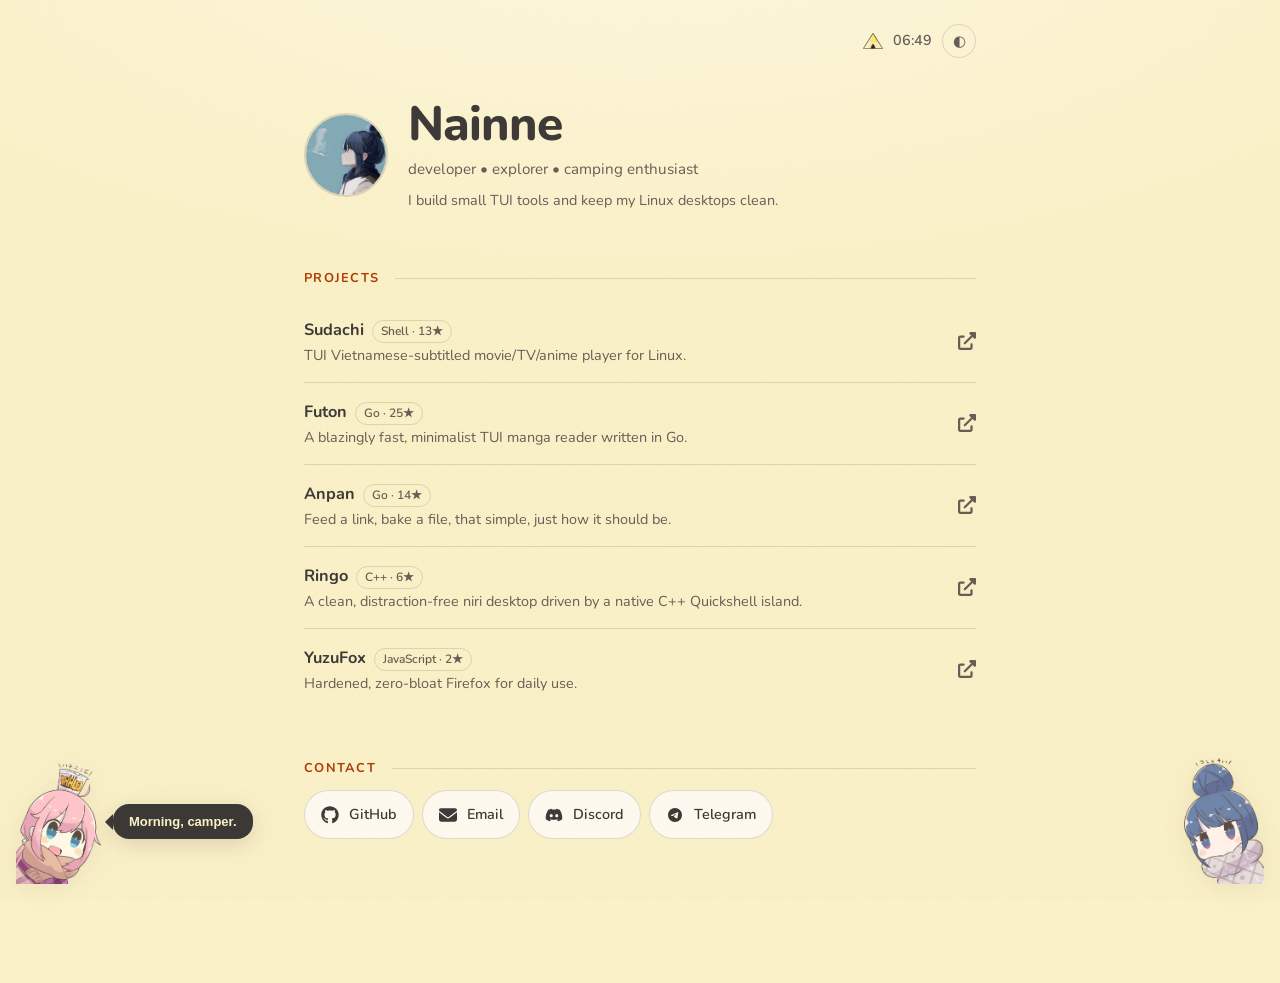
==== commit d20a7252: "Revert "Adopt the Yuru Camp portal's visual language" This reverts commit b324b5b6de6cf255caeac6b91d" ====
--- a/index.html
+++ b/index.html
@@ -17,7 +17,7 @@
     <meta name="twitter:title" content="Nainne - developer • explorer • camping enthusiast">
     <meta name="twitter:description" content="Nainne - developer, explorer, and camping enthusiast. Projects, tools, and a cozy Yuru Camp-inspired corner of the web.">
     <link rel="canonical" href="https://kabosuneko.github.io/">
-    <meta name="theme-color" content="#ffffff">
+    <meta name="theme-color" content="#fbf1c7">
     <link rel="icon" type="image/png" href="assets/img/logo.png">
     <script>
         // Set the theme before first paint. Mirrors getAutoTheme() in assets/js/app.js.
@@ -28,7 +28,7 @@
                 mode === 'auto' ? (hour >= 6 && hour < 18 ? 'day' : 'night') : mode);
         })();
     </script>
-    <link rel="preload" href="assets/fonts/mplus-rounded-1c-latin-400.woff2" as="font" type="font/woff2" crossorigin>
+    <link rel="preload" href="assets/fonts/nunito-latin.woff2" as="font" type="font/woff2" crossorigin>
     <link rel="stylesheet" href="assets/css/styles.css">
     <script src="assets/js/app.js" defer></script>
     <script type="application/ld+json">
--- a/assets/css/styles.css
+++ b/assets/css/styles.css
@@ -1,98 +1,57 @@
-/* M PLUS Rounded 1c is the rounded gothic the Yuru Camp portal uses. Subsets come from Google
-   Fonts, so no request leaves the site; latin 400 is preloaded in each page's head. The family
-   only ships 400/500/700/800, so the rules that ask for 600 land on 700. */
+/* Nunito, variable weight axis 400-800, subsets taken from Google Fonts so the page
+   needs no third-party font request. latin is preloaded in each page's head. */
 @font-face {
-  font-family: 'M PLUS Rounded 1c';
+  font-family: 'Nunito';
   font-style: normal;
-  font-weight: 400;
+  font-weight: 400 800;
   font-display: swap;
-  src: url('../fonts/mplus-rounded-1c-latin-400.woff2') format('woff2');
+  src: url('../fonts/nunito-latin.woff2') format('woff2');
   unicode-range: U+0000-00FF, U+0131, U+0152-0153, U+02BB-02BC, U+02C6, U+02DA, U+02DC, U+0304, U+0308, U+0329, U+2000-206F, U+20AC, U+2122, U+2191, U+2193, U+2212, U+2215, U+FEFF, U+FFFD;
 }
 
 @font-face {
-  font-family: 'M PLUS Rounded 1c';
+  font-family: 'Nunito';
   font-style: normal;
-  font-weight: 700;
+  font-weight: 400 800;
   font-display: swap;
-  src: url('../fonts/mplus-rounded-1c-latin-700.woff2') format('woff2');
-  unicode-range: U+0000-00FF, U+0131, U+0152-0153, U+02BB-02BC, U+02C6, U+02DA, U+02DC, U+0304, U+0308, U+0329, U+2000-206F, U+20AC, U+2122, U+2191, U+2193, U+2212, U+2215, U+FEFF, U+FFFD;
-}
-
-@font-face {
-  font-family: 'M PLUS Rounded 1c';
-  font-style: normal;
-  font-weight: 800;
-  font-display: swap;
-  src: url('../fonts/mplus-rounded-1c-latin-800.woff2') format('woff2');
-  unicode-range: U+0000-00FF, U+0131, U+0152-0153, U+02BB-02BC, U+02C6, U+02DA, U+02DC, U+0304, U+0308, U+0329, U+2000-206F, U+20AC, U+2122, U+2191, U+2193, U+2212, U+2215, U+FEFF, U+FFFD;
-}
-
-@font-face {
-  font-family: 'M PLUS Rounded 1c';
-  font-style: normal;
-  font-weight: 400;
-  font-display: swap;
-  src: url('../fonts/mplus-rounded-1c-vietnamese-400.woff2') format('woff2');
-  unicode-range: U+0102-0103, U+0110-0111, U+0128-0129, U+0168-0169, U+01A0-01A1, U+01AF-01B0, U+0300-0301, U+0303-0304, U+0308-0309, U+0323, U+0329, U+1EA0-1EF9, U+20AB;
-}
-
-@font-face {
-  font-family: 'M PLUS Rounded 1c';
-  font-style: normal;
-  font-weight: 700;
-  font-display: swap;
-  src: url('../fonts/mplus-rounded-1c-vietnamese-700.woff2') format('woff2');
-  unicode-range: U+0102-0103, U+0110-0111, U+0128-0129, U+0168-0169, U+01A0-01A1, U+01AF-01B0, U+0300-0301, U+0303-0304, U+0308-0309, U+0323, U+0329, U+1EA0-1EF9, U+20AB;
-}
-
-@font-face {
-  font-family: 'M PLUS Rounded 1c';
-  font-style: normal;
-  font-weight: 800;
-  font-display: swap;
-  src: url('../fonts/mplus-rounded-1c-vietnamese-800.woff2') format('woff2');
+  src: url('../fonts/nunito-vietnamese.woff2') format('woff2');
   unicode-range: U+0102-0103, U+0110-0111, U+0128-0129, U+0168-0169, U+01A0-01A1, U+01AF-01B0, U+0300-0301, U+0303-0304, U+0308-0309, U+0323, U+0329, U+1EA0-1EF9, U+20AB;
 }
 
 :root {
   color-scheme: light;
-  /* Yuru Camp portal: white ground, orange and cyan as the brand pair, no shadows. */
-  --bg: #ffffff;
-  --bg-wash: rgba(129, 205, 219, 0.10);
-  --surface: #f2fafb;
-  --surface-hover: #dbedf3;
-  --card-bg: #ffffff;
-  --card-border: #dfeaee;
-  --text-dark: #222222;
-  --text-medium: #556a70;
-  --accent: #be5a0e;
-  --slab: #81cddb;
-  --slab-ink: #222222;
-  --sticker: #fca5c6;
-  --toast-bg: #f18e43;
-  --toast-text: #222222;
-  --button-warm: #f18e43;
-  --button-warm-hover: #ffab6b;
-  --button-text: #222222;
-  --radius-slab: min(1.3333vw, 16px);
-  --radius-lg: 12px;
-  --radius-chip: 10px;
-  --radius-tag: 7px;
+  /* gruvbox light */
+  --bg: #fbf1c7;
+  --bg-glow: rgba(255,252,240,0.55);
+  --card-bg: #fffaf0;
+  --card-border: rgba(60,56,54,0.16);
+  --text-dark: #3c3836;
+  --text-medium: #665c54;
+  --accent: #af3a03;
+  --shadow-soft: rgba(60,56,54,0.08);
+  --toast-bg: #3c3836;
+  --toast-text: #fbf1c7;
+  --button-warm: #af3a03;
+  --button-warm-hover: #8f2f00;
+  --button-text: #fffaf0;
 }
 
 [data-theme="night"] {
   color-scheme: dark;
-  /* Invented night: the same slabs on a camp-at-night blue, ink flipped to near white. */
-  --bg: #16202a;
-  --bg-wash: rgba(129, 205, 219, 0.07);
-  --surface: #1e2b37;
-  --surface-hover: #263746;
-  --card-bg: #1e2b37;
-  --card-border: #33454f;
-  --text-dark: #f2f6f7;
-  --text-medium: #a9bcc4;
-  --accent: #ffab6b;
+  /* gruvbox dark */
+  --bg: #1d2021;
+  --bg-glow: rgba(250,189,47,0.05);
+  --card-bg: #32302f;
+  --card-border: rgba(235,219,178,0.2);
+  --text-dark: #ebdbb2;
+  --text-medium: #a89984;
+  --accent: #fe8019;
+  --shadow-soft: rgba(0,0,0,0.35);
+  --toast-bg: #3c3836;
+  --toast-text: #fbf1c7;
+  --button-warm: #fe8019;
+  --button-warm-hover: #fabd2f;
+  --button-text: #1d2021;
 }
 
 * {
@@ -103,12 +62,12 @@
 body {
   margin: 0;
   min-height: 100vh;
-  font-family: 'M PLUS Rounded 1c', sans-serif;
+  font-family: 'Nunito', sans-serif;
   font-size: 16px;
-  line-height: 1.8;
+  line-height: 1.6;
   color: var(--text-dark);
   background-color: var(--bg);
-  background-image: radial-gradient(120% 70% at 50% -10%, var(--bg-wash), transparent 60%);
+  background-image: radial-gradient(120% 70% at 50% -10%, var(--bg-glow), transparent 60%);
   background-attachment: fixed;
 }
 
@@ -131,12 +90,7 @@
 [tabindex]:focus-visible {
   outline: 2px solid var(--accent);
   outline-offset: 3px;
-  border-radius: var(--radius-lg);
-}
-
-::selection {
-  background: var(--slab);
-  color: var(--slab-ink);
+  border-radius: 12px;
 }
 
 .icon-sprite {
@@ -170,16 +124,29 @@
   opacity: 0.85;
 }
 
-/* Night keeps the star field: the flat cards read better with a little depth behind them. */
+body::after {
+  content: '';
+  position: fixed;
+  inset: 0;
+  z-index: 0;
+  pointer-events: none;
+  opacity: 0.04;
+  background-image: url("data:image/svg+xml,%3Csvg xmlns='http://www.w3.org/2000/svg' width='140' height='140'%3E%3Cfilter id='n'%3E%3CfeTurbulence type='fractalNoise' baseFrequency='0.9' numOctaves='2' stitchTiles='stitch'/%3E%3CfeColorMatrix type='saturate' values='0'/%3E%3C/filter%3E%3Crect width='140' height='140' filter='url(%23n)'/%3E%3C/svg%3E");
+}
+
 [data-theme="night"] body {
   background-image:
-    radial-gradient(1.5px 1.5px at 30px 40px, rgba(242,246,247,0.55), transparent),
-    radial-gradient(1px 1px at 170px 120px, rgba(242,246,247,0.42), transparent),
-    radial-gradient(1.5px 1.5px at 90px 230px, rgba(255,171,107,0.40), transparent),
-    radial-gradient(1px 1px at 250px 60px, rgba(242,246,247,0.38), transparent),
-    radial-gradient(1px 1px at 210px 250px, rgba(255,171,107,0.32), transparent),
-    radial-gradient(120% 70% at 50% -10%, var(--bg-wash), transparent 60%);
+    radial-gradient(1.5px 1.5px at 30px 40px, rgba(250,189,47,0.5), transparent),
+    radial-gradient(1px 1px at 170px 120px, rgba(235,219,178,0.42), transparent),
+    radial-gradient(1.5px 1.5px at 90px 230px, rgba(250,189,47,0.36), transparent),
+    radial-gradient(1px 1px at 250px 60px, rgba(235,219,178,0.36), transparent),
+    radial-gradient(1px 1px at 210px 250px, rgba(250,189,47,0.3), transparent),
+    radial-gradient(120% 70% at 50% -10%, var(--bg-glow), transparent 60%);
   background-size: 320px 320px, 320px 320px, 320px 320px, 320px 320px, 320px 320px, 100% 100%;
+}
+
+[data-theme="night"] body::after {
+  opacity: 0.06;
 }
 
 .clock-time {
@@ -228,7 +195,7 @@
   flex: none;
   border-radius: 50%;
   object-fit: cover;
-  border: 2px solid var(--slab);
+  border: 2px solid var(--card-border);
 }
 
 .intro-name {
@@ -256,20 +223,31 @@
   margin-bottom: 48px;
 }
 
-/* Section labels are cyan slabs, the way the portal tags its columns. */
 .panel-title {
-  display: inline-flex;
+  display: flex;
   align-items: center;
   gap: 16px;
-  margin: 0 0 16px;
-  padding: 6px 16px;
-  border-radius: var(--radius-chip);
-  background: var(--slab);
-  color: var(--slab-ink);
+  margin: 0 0 12px;
   font-size: 0.8rem;
   font-weight: 700;
   letter-spacing: 0.1em;
   text-transform: uppercase;
+  color: var(--accent);
+}
+
+[data-theme="night"] .panel-title {
+  text-shadow: 0 0 12px rgba(254,128,25,0.45);
+}
+
+[data-theme="night"] .intro-name {
+  text-shadow: 0 0 28px rgba(254,128,25,0.16);
+}
+
+.panel-title::after {
+  content: '';
+  flex: 1;
+  height: 1px;
+  background: var(--card-border);
 }
 
 .list {
@@ -279,20 +257,20 @@
 }
 
 .list li + li {
-  margin-top: 10px;
+  border-top: 1px solid var(--card-border);
 }
 
 .row {
   display: flex;
   align-items: center;
   gap: 16px;
-  padding: 16px 18px;
-  border-radius: var(--radius-slab);
-  background: var(--surface);
+  padding: 16px 12px;
+  margin: 0 -12px;
+  border-radius: 12px;
 }
 
 .row:hover {
-  background: var(--surface-hover);
+  background: var(--card-bg);
 }
 
 .row-main {
@@ -313,22 +291,20 @@
   gap: 8px;
 }
 
-/* Tags are pink stickers; the slab ink carries 8.59:1 on that pink. */
 .tag {
-  padding: 2px 9px;
-  border: 0;
-  border-radius: var(--radius-tag);
-  background: var(--sticker);
-  color: var(--slab-ink);
+  padding: 1px 8px;
+  border: 1px solid var(--card-border);
+  border-radius: 999px;
   font-size: 0.75rem;
-  font-weight: 700;
+  font-weight: 600;
+  color: var(--text-medium);
 }
 
 .row-desc {
   display: block;
   margin-top: 2px;
   font-size: 0.9rem;
-  line-height: 1.6;
+  line-height: 1.45;
   color: var(--text-medium);
 }
 
@@ -359,19 +335,19 @@
   align-items: center;
   gap: 10px;
   padding: 12px 16px;
-  border: 2px solid var(--slab);
-  border-radius: var(--radius-chip);
+  border: 1px solid var(--card-border);
+  border-radius: 999px;
   background: var(--card-bg);
   font-family: inherit;
   font-size: 0.9rem;
   font-weight: 600;
-  color: var(--text-dark);
+  color: inherit;
   cursor: pointer;
 }
 
 .chip:hover {
   border-color: var(--accent);
-  background: var(--surface-hover);
+  color: var(--accent);
 }
 
 .chip svg {
@@ -388,12 +364,13 @@
   transform: translateX(-50%);
   z-index: 9999;
   padding: 12px 20px;
-  border-radius: var(--radius-chip);
+  border-radius: 12px;
   background: var(--toast-bg);
   color: var(--toast-text);
   font-size: 0.9rem;
-  font-weight: 700;
+  font-weight: 600;
   white-space: nowrap;
+  box-shadow: 0 8px 24px var(--shadow-soft);
 }
 
 .copy-toast.show {
@@ -408,6 +385,7 @@
   border: 0;
   background: none;
   cursor: pointer;
+  filter: drop-shadow(0 4px 12px var(--shadow-soft));
 }
 
 .corner-character:hover {
@@ -421,7 +399,7 @@
 .corner-character:focus-visible {
   outline: 2px solid var(--accent);
   outline-offset: 4px;
-  border-radius: var(--radius-lg);
+  border-radius: 12px;
 }
 
 .nadeshiko {
@@ -455,12 +433,13 @@
   content: attr(data-tooltip);
   margin-bottom: 8px;
   padding: 6px 12px;
-  border-radius: var(--radius-chip);
+  border-radius: 10px;
   background: var(--toast-bg);
   color: var(--toast-text);
   font-size: 12px;
-  font-weight: 700;
+  font-weight: 600;
   white-space: nowrap;
+  box-shadow: 0 4px 12px var(--shadow-soft);
 }
 
 [data-tooltip]::after {
@@ -483,16 +462,17 @@
   bottom: 35%;
   max-width: 240px;
   padding: 10px 16px;
-  border-radius: var(--radius-lg);
+  border-radius: 16px;
   background: var(--toast-bg);
   color: var(--toast-text);
   font-size: 13px;
-  font-weight: 700;
+  font-weight: 600;
   white-space: nowrap;
   opacity: 0;
   visibility: hidden;
   transform: translateY(8px);
   transition: opacity 0.2s ease, transform 0.2s ease, visibility 0.2s;
+  box-shadow: 0 6px 20px var(--shadow-soft);
   z-index: 101;
   pointer-events: none;
 }
@@ -549,7 +529,8 @@
   }
 
   .row {
-    padding: 14px 14px;
+    padding: 14px 10px;
+    margin: 0 -10px;
   }
 
   .nadeshiko {
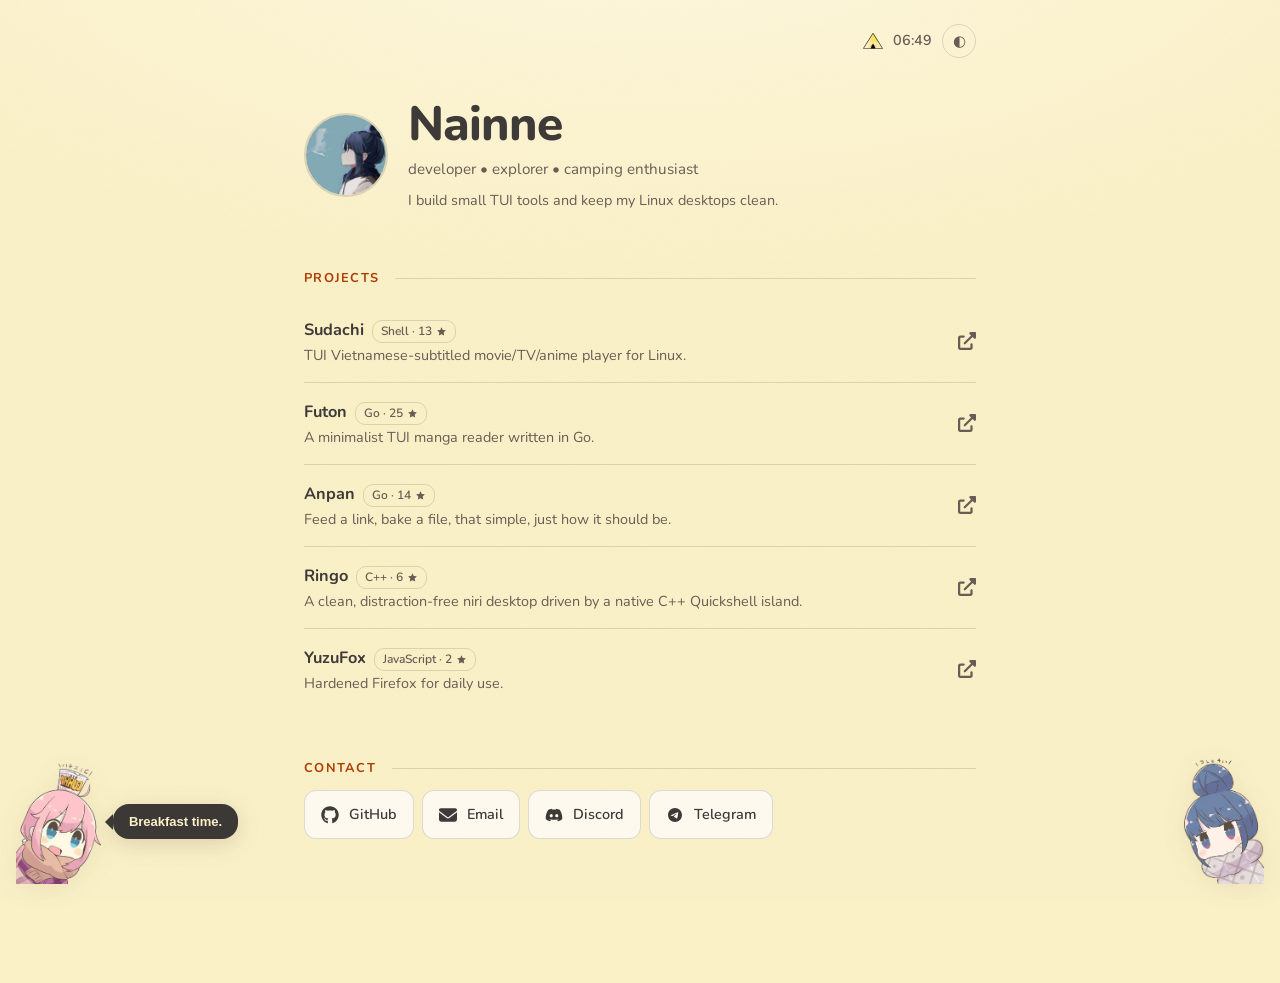
==== commit 6127f47d: "Clean up the slop pass - Shape: three radius tokens (10/12/16) replace five different roundings and " ====
--- a/index.html
+++ b/index.html
@@ -8,15 +8,15 @@
     <meta property="og:title" content="Nainne - developer • explorer • camping enthusiast">
     <meta property="og:description" content="Nainne - developer, explorer, and camping enthusiast. Projects, tools, and a cozy Yuru Camp-inspired corner of the web.">
     <meta property="og:type" content="website">
-    <meta property="og:url" content="https://kabosuneko.github.io/">
-    <meta property="og:image" content="https://kabosuneko.github.io/assets/img/og-image.jpg">
+    <meta property="og:url" content="https://nainne.living-the.life/">
+    <meta property="og:image" content="https://nainne.living-the.life/assets/img/og-image.jpg">
     <meta property="og:image:width" content="1200">
     <meta property="og:image:height" content="630">
     <meta property="og:image:alt" content="Trees on the shore of a lake, reflected in the water.">
     <meta name="twitter:card" content="summary_large_image">
     <meta name="twitter:title" content="Nainne - developer • explorer • camping enthusiast">
     <meta name="twitter:description" content="Nainne - developer, explorer, and camping enthusiast. Projects, tools, and a cozy Yuru Camp-inspired corner of the web.">
-    <link rel="canonical" href="https://kabosuneko.github.io/">
+    <link rel="canonical" href="https://nainne.living-the.life/">
     <meta name="theme-color" content="#fbf1c7">
     <link rel="icon" type="image/png" href="assets/img/logo.png">
     <script>
@@ -36,8 +36,8 @@
             "@context": "https://schema.org",
             "@type": "Person",
             "name": "Nainne",
-            "url": "https://kabosuneko.github.io/",
-            "image": "https://kabosuneko.github.io/assets/img/avatar.png",
+            "url": "https://nainne.living-the.life/",
+            "image": "https://nainne.living-the.life/assets/img/avatar.png",
             "description": "Developer, explorer, and camping enthusiast. Builder of TUI tools and Linux desktops.",
             "jobTitle": "Developer",
             "sameAs": [
@@ -61,6 +61,9 @@
         <symbol id="icon-discord" viewBox="0 -64 640 640">
             <path d="M524.531,69.836a1.5,1.5,0,0,0-.764-.7A485.065,485.065,0,0,0,404.081,32.03a1.816,1.816,0,0,0-1.923.91,337.461,337.461,0,0,0-14.9,30.6,447.848,447.848,0,0,0-134.426,0,309.541,309.541,0,0,0-15.135-30.6,1.89,1.89,0,0,0-1.924-.91A483.689,483.689,0,0,0,116.085,69.137a1.712,1.712,0,0,0-.788.676C39.068,183.651,18.186,294.69,28.43,404.354a2.016,2.016,0,0,0,.765,1.375A487.666,487.666,0,0,0,176.02,479.918a1.9,1.9,0,0,0,2.063-.676A348.2,348.2,0,0,0,208.12,430.4a1.86,1.86,0,0,0-1.019-2.588,321.173,321.173,0,0,1-45.868-21.853,1.885,1.885,0,0,1-.185-3.126c3.082-2.309,6.166-4.711,9.109-7.137a1.819,1.819,0,0,1,1.9-.256c96.229,43.917,200.41,43.917,295.5,0a1.812,1.812,0,0,1,1.924.233c2.944,2.426,6.027,4.851,9.132,7.16a1.884,1.884,0,0,1-.162,3.126,301.407,301.407,0,0,1-45.89,21.83,1.875,1.875,0,0,0-1,2.611,391.055,391.055,0,0,0,30.014,48.815,1.864,1.864,0,0,0,2.063.7A486.048,486.048,0,0,0,610.7,405.729a1.882,1.882,0,0,0,.765-1.352C623.729,277.594,590.933,167.465,524.531,69.836ZM222.491,337.58c-28.972,0-52.844-26.587-52.844-59.239S193.056,219.1,222.491,219.1c29.665,0,53.306,26.82,52.843,59.239C275.334,310.993,251.924,337.58,222.491,337.58Zm195.38,0c-28.971,0-52.843-26.587-52.843-59.239S388.437,219.1,417.871,219.1c29.667,0,53.307,26.82,52.844,59.239C470.715,310.993,447.538,337.58,417.871,337.58Z"/>
         </symbol>
+        <symbol id="icon-star" viewBox="0 0 24 24">
+            <path d="M12 2.5 14.85 8.6 21.5 9.5 16.75 14.2 17.9 20.9 12 17.8 6.1 20.9 7.25 14.2 2.5 9.5 9.15 8.6Z"/>
+        </symbol>
         <symbol id="icon-telegram" viewBox="0 0 640 640">
             <path d="M320 72C183 72 72 183 72 320C72 457 183 568 320 568C457 568 568 457 568 320C568 183 457 72 320 72zM435 240.7C431.3 279.9 415.1 375.1 406.9 419C403.4 437.6 396.6 443.8 390 444.4C375.6 445.7 364.7 434.9 350.7 425.7C328.9 411.4 316.5 402.5 295.4 388.5C270.9 372.4 286.8 363.5 300.7 349C304.4 345.2 367.8 287.5 369 282.3C369.2 281.6 369.3 279.2 367.8 277.9C366.3 276.6 364.2 277.1 362.7 277.4C360.5 277.9 325.6 300.9 258.1 346.5C248.2 353.3 239.2 356.6 231.2 356.4C222.3 356.2 205.3 351.4 192.6 347.3C177.1 342.3 164.7 339.6 165.8 331C166.4 326.5 172.5 322 184.2 317.3C256.5 285.8 304.7 265 328.8 255C397.7 226.4 412 221.4 421.3 221.2C423.4 221.2 427.9 221.7 430.9 224.1C432.9 225.8 434.1 228.2 434.4 230.8C434.9 234 435 237.3 434.8 240.6z"/>
         </symbol>
@@ -71,7 +74,7 @@
             <div class="clock-widget">
                 <img src="assets/img/logo-40.webp" alt="" width="40" height="40">
                 <span class="clock-time" id="clock">--:--</span>
-                <button class="theme-toggle" id="themeToggle" type="button" title="Toggle theme" aria-label="Toggle color theme">☀</button>
+                <button class="theme-toggle" id="themeToggle" type="button" aria-label="Toggle color theme">☀</button>
             </div>
         </header>
 
@@ -93,7 +96,7 @@
                             <span class="row-main">
                                 <span class="row-head">
                                     <span class="row-name">Sudachi</span>
-                                    <span class="tag" data-repo="Sudachi" data-lang="Shell">Shell · 13★</span>
+                                    <span class="tag" data-repo="Sudachi" data-lang="Shell">Shell · 13<svg role="img" aria-label="stars"><use href="#icon-star"></use></svg></span>
                                 </span>
                                 <span class="row-desc">TUI Vietnamese-subtitled movie/TV/anime player for Linux.</span>
                             </span>
@@ -105,9 +108,9 @@
                             <span class="row-main">
                                 <span class="row-head">
                                     <span class="row-name">Futon</span>
-                                    <span class="tag" data-repo="Futon" data-lang="Go">Go · 25★</span>
+                                    <span class="tag" data-repo="Futon" data-lang="Go">Go · 25<svg role="img" aria-label="stars"><use href="#icon-star"></use></svg></span>
                                 </span>
-                                <span class="row-desc">A blazingly fast, minimalist TUI manga reader written in Go.</span>
+                                <span class="row-desc">A minimalist TUI manga reader written in Go.</span>
                             </span>
                             <svg class="row-icon" aria-hidden="true"><use href="#icon-external"></use></svg>
                         </a>
@@ -117,7 +120,7 @@
                             <span class="row-main">
                                 <span class="row-head">
                                     <span class="row-name">Anpan</span>
-                                    <span class="tag" data-repo="Anpan" data-lang="Go">Go · 14★</span>
+                                    <span class="tag" data-repo="Anpan" data-lang="Go">Go · 14<svg role="img" aria-label="stars"><use href="#icon-star"></use></svg></span>
                                 </span>
                                 <span class="row-desc">Feed a link, bake a file, that simple, just how it should be.</span>
                             </span>
@@ -129,7 +132,7 @@
                             <span class="row-main">
                                 <span class="row-head">
                                     <span class="row-name">Ringo</span>
-                                    <span class="tag" data-repo="Ringo" data-lang="C++">C++ · 6★</span>
+                                    <span class="tag" data-repo="Ringo" data-lang="C++">C++ · 6<svg role="img" aria-label="stars"><use href="#icon-star"></use></svg></span>
                                 </span>
                                 <span class="row-desc">A clean, distraction-free niri desktop driven by a native C++ Quickshell island.</span>
                             </span>
@@ -141,9 +144,9 @@
                             <span class="row-main">
                                 <span class="row-head">
                                     <span class="row-name">YuzuFox</span>
-                                    <span class="tag" data-repo="YuzuFox" data-lang="JavaScript">JavaScript · 2★</span>
+                                    <span class="tag" data-repo="YuzuFox" data-lang="JavaScript">JavaScript · 2<svg role="img" aria-label="stars"><use href="#icon-star"></use></svg></span>
                                 </span>
-                                <span class="row-desc">Hardened, zero-bloat Firefox for daily use.</span>
+                                <span class="row-desc">Hardened Firefox for daily use.</span>
                             </span>
                             <svg class="row-icon" aria-hidden="true"><use href="#icon-external"></use></svg>
                         </a>
--- a/assets/css/styles.css
+++ b/assets/css/styles.css
@@ -34,6 +34,10 @@
   --button-warm: #af3a03;
   --button-warm-hover: #8f2f00;
   --button-text: #fffaf0;
+  /* Three radii cover the page; circles stay 50% because avatar and icon buttons are round. */
+  --radius-sm: 10px;
+  --radius-md: 12px;
+  --radius-lg: 16px;
 }
 
 [data-theme="night"] {
@@ -56,7 +60,19 @@
 
 * {
   box-sizing: border-box;
+}
+
+/* Only interactive elements carry a transition: hover feedback fades, nothing else animates. */
+a,
+button {
   transition: background-color 0.25s ease, border-color 0.25s ease, color 0.25s ease;
+}
+
+/* Held for one frame while the theme flips, so the ground and the text change together
+   instead of the text cross-fading over a background that already switched. */
+.no-transition,
+.no-transition * {
+  transition: none !important;
 }
 
 body {
@@ -90,7 +106,7 @@
 [tabindex]:focus-visible {
   outline: 2px solid var(--accent);
   outline-offset: 3px;
-  border-radius: 12px;
+  border-radius: var(--radius-md);
 }
 
 .icon-sprite {
@@ -106,10 +122,11 @@
 .page-header {
   display: flex;
   justify-content: flex-end;
+  padding: 20px 24px 0;
 }
 
 .wrap .page-header {
-  padding-top: 24px;
+  padding: 24px 0 0;
 }
 
 .clock-widget {
@@ -121,7 +138,6 @@
 .clock-widget img {
   height: 20px;
   width: auto;
-  opacity: 0.85;
 }
 
 body::after {
@@ -266,7 +282,7 @@
   gap: 16px;
   padding: 16px 12px;
   margin: 0 -12px;
-  border-radius: 12px;
+  border-radius: var(--radius-md);
 }
 
 .row:hover {
@@ -292,12 +308,21 @@
 }
 
 .tag {
+  display: inline-flex;
+  align-items: center;
+  gap: 4px;
   padding: 1px 8px;
   border: 1px solid var(--card-border);
-  border-radius: 999px;
+  border-radius: var(--radius-sm);
   font-size: 0.75rem;
   font-weight: 600;
   color: var(--text-medium);
+}
+
+.tag svg {
+  width: 11px;
+  height: 11px;
+  fill: currentColor;
 }
 
 .row-desc {
@@ -336,7 +361,7 @@
   gap: 10px;
   padding: 12px 16px;
   border: 1px solid var(--card-border);
-  border-radius: 999px;
+  border-radius: var(--radius-md);
   background: var(--card-bg);
   font-family: inherit;
   font-size: 0.9rem;
@@ -364,7 +389,7 @@
   transform: translateX(-50%);
   z-index: 9999;
   padding: 12px 20px;
-  border-radius: 12px;
+  border-radius: var(--radius-md);
   background: var(--toast-bg);
   color: var(--toast-text);
   font-size: 0.9rem;
@@ -433,7 +458,7 @@
   content: attr(data-tooltip);
   margin-bottom: 8px;
   padding: 6px 12px;
-  border-radius: 10px;
+  border-radius: var(--radius-sm);
   background: var(--toast-bg);
   color: var(--toast-text);
   font-size: 12px;
@@ -462,7 +487,7 @@
   bottom: 35%;
   max-width: 240px;
   padding: 10px 16px;
-  border-radius: 16px;
+  border-radius: var(--radius-lg);
   background: var(--toast-bg);
   color: var(--toast-text);
   font-size: 13px;
@@ -577,3 +602,76 @@
     animation-iteration-count: 1 !important;
   }
 }
+
+.back-link {
+  display: inline-flex;
+  align-items: center;
+  gap: 8px;
+  margin-bottom: 28px;
+  padding: 10px 16px;
+  border: 1px solid var(--card-border);
+  border-radius: var(--radius-md);
+  background: var(--card-bg);
+  font-size: 0.9rem;
+  font-weight: 600;
+  color: var(--text-dark);
+}
+
+.back-link:hover {
+  border-color: var(--accent);
+  color: var(--accent);
+}
+
+.back-link:hover svg {
+  transform: translateX(-2px);
+}
+
+.back-link svg {
+  width: 16px;
+  height: 16px;
+}
+
+/* 404 */
+.error-wrap {
+  min-height: 70vh;
+  display: flex;
+  align-items: center;
+  justify-content: center;
+  padding: 24px;
+}
+
+.error-card {
+  background: var(--card-bg);
+  border: 1px solid var(--card-border);
+  border-radius: var(--radius-lg);
+  padding: 48px 40px;
+  text-align: center;
+  max-width: 480px;
+  width: 100%;
+}
+
+.error-code {
+  font-size: 88px;
+  font-weight: 700;
+  color: var(--button-warm);
+  margin: 0;
+  line-height: 1;
+}
+
+.error-title {
+  font-size: 24px;
+  font-weight: 600;
+  color: var(--text-dark);
+  margin: 16px 0 8px;
+}
+
+.error-text {
+  font-size: 15px;
+  color: var(--text-medium);
+  margin: 0 0 28px;
+  line-height: 1.6;
+}
+
+.error-card .back-link {
+  margin-bottom: 0;
+}
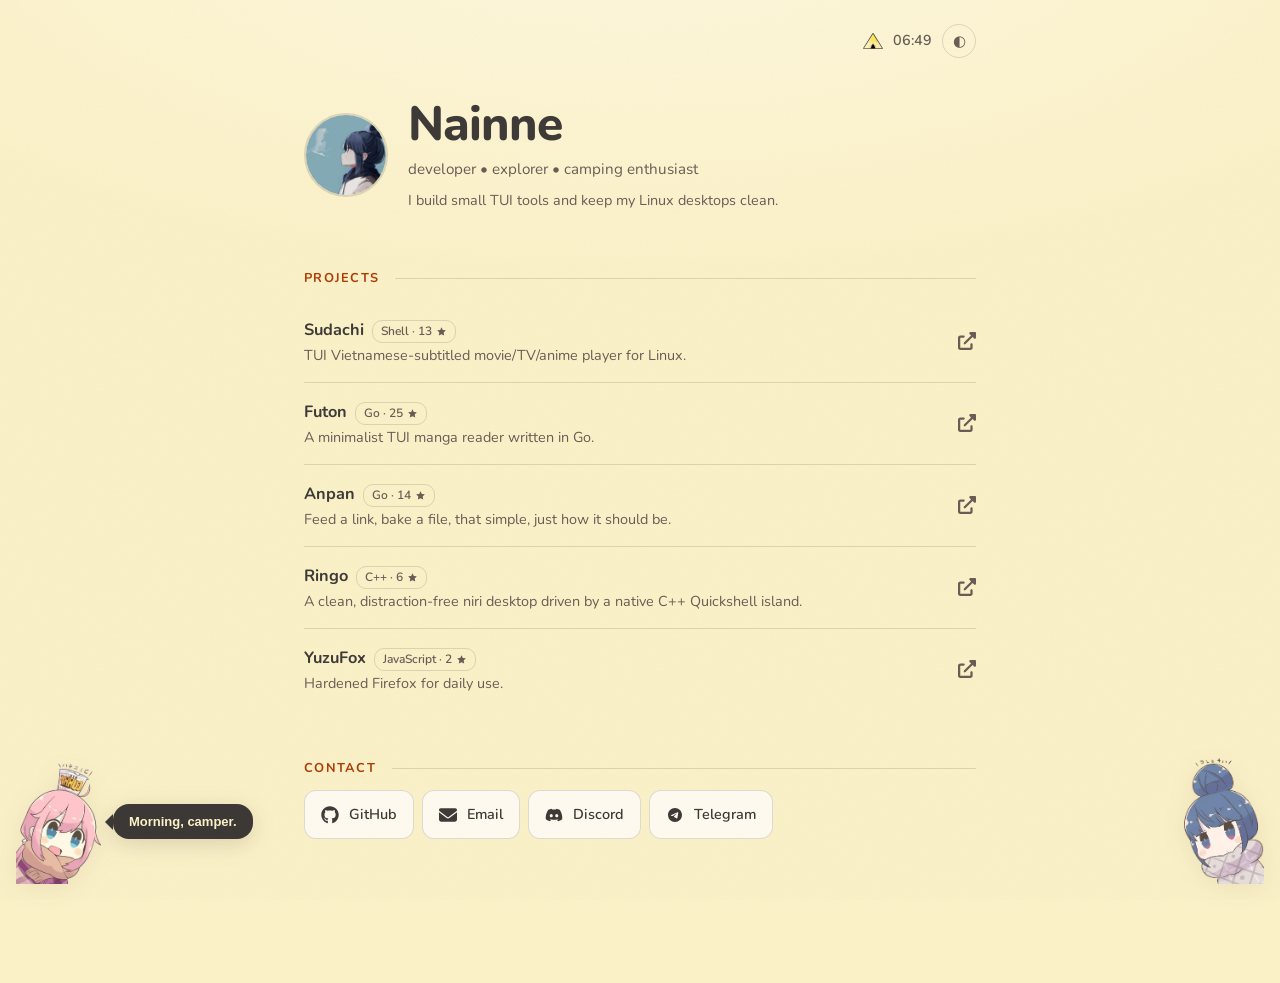
==== commit d8031923: "Let Nadeshiko check the weather and nearby camp sites - Clicking her opens a camp panel instead of o" ====
--- a/index.html
+++ b/index.html
@@ -188,10 +188,20 @@
 
     <div id="copyToast" class="copy-toast" role="status"></div>
 
-    <button class="corner-character nadeshiko" type="button" aria-label="Say hi" data-tooltip="Say hi">
+    <button class="corner-character nadeshiko" type="button" aria-controls="campPanel" aria-expanded="false" aria-label="Weather and nearby camp sites" data-tooltip="Camp check">
         <img src="assets/img/nadeshiko.webp" alt="">
         <span class="nade-bubble" id="nadeBubble" role="status"></span>
     </button>
+
+    <div class="camp-panel" id="campPanel" role="dialog" aria-label="Weather and nearby camp sites" hidden>
+        <div class="camp-panel-head">
+            <h2 class="camp-panel-title">Camp check</h2>
+            <button class="camp-panel-close" type="button" aria-label="Close">
+                <svg viewBox="0 0 24 24" aria-hidden="true"><path d="M6.4 5 5 6.4 10.6 12 5 17.6 6.4 19 12 13.4 17.6 19 19 17.6 13.4 12 19 6.4 17.6 5 12 10.6Z"/></svg>
+            </button>
+        </div>
+        <div class="camp-panel-body" id="campPanelBody"></div>
+    </div>
     <a class="corner-character rin" href="gallery.html" aria-label="Photo gallery" data-tooltip="Open gallery">
         <img src="assets/img/rin.webp" alt="">
     </a>
--- a/assets/css/styles.css
+++ b/assets/css/styles.css
@@ -34,6 +34,7 @@
   --button-warm: #af3a03;
   --button-warm-hover: #8f2f00;
   --button-text: #fffaf0;
+  --hover-bg: rgba(60, 56, 54, 0.07);
   /* Three radii cover the page; circles stay 50% because avatar and icon buttons are round. */
   --radius-sm: 10px;
   --radius-md: 12px;
@@ -56,6 +57,7 @@
   --button-warm: #fe8019;
   --button-warm-hover: #fabd2f;
   --button-text: #1d2021;
+  --hover-bg: rgba(235, 219, 178, 0.09);
 }
 
 * {
@@ -530,6 +532,143 @@
   100% { transform: translateY(0) scale(1, 1); }
 }
 
+/* Camp check: weather from Open-Meteo, camp sites from OpenStreetMap. It floats, so it keeps
+   the soft shadow that static cards no longer use. */
+.camp-panel {
+  position: fixed;
+  left: 16px;
+  bottom: 156px;
+  z-index: 200;
+  width: min(320px, calc(100vw - 32px));
+  max-height: min(70vh, 520px);
+  overflow: auto;
+  padding: 16px 18px 14px;
+  border: 1px solid var(--card-border);
+  border-radius: var(--radius-lg);
+  background: var(--card-bg);
+  box-shadow: 0 10px 30px var(--shadow-soft);
+  font-size: 0.85rem;
+}
+
+.camp-panel[hidden] {
+  display: none;
+}
+
+.camp-panel-head {
+  display: flex;
+  align-items: center;
+  justify-content: space-between;
+  gap: 12px;
+  margin-bottom: 12px;
+}
+
+.camp-panel-title {
+  margin: 0;
+  font-size: 0.78rem;
+  font-weight: 700;
+  letter-spacing: 0.1em;
+  text-transform: uppercase;
+  color: var(--accent);
+}
+
+.camp-panel-close {
+  display: grid;
+  place-items: center;
+  width: 30px;
+  height: 30px;
+  flex: none;
+  padding: 0;
+  border: 1px solid var(--card-border);
+  border-radius: 50%;
+  background: transparent;
+  color: var(--text-medium);
+  cursor: pointer;
+}
+
+.camp-panel-close:hover {
+  border-color: var(--accent);
+  color: var(--accent);
+}
+
+.camp-panel-close svg {
+  width: 12px;
+  height: 12px;
+  fill: currentColor;
+}
+
+.camp-weather {
+  display: flex;
+  align-items: baseline;
+  gap: 10px;
+  margin: 0 0 2px;
+}
+
+.camp-weather-temp {
+  font-size: 1.7rem;
+  font-weight: 800;
+  line-height: 1;
+}
+
+.camp-weather-desc {
+  color: var(--text-medium);
+}
+
+.camp-meta,
+.camp-loc,
+.camp-panel-note {
+  margin: 0 0 10px;
+  font-size: 0.8rem;
+  color: var(--text-medium);
+}
+
+.camp-verdict {
+  margin: 0 0 14px;
+  font-weight: 700;
+}
+
+.camp-list {
+  list-style: none;
+  margin: 0 0 14px;
+  padding: 0;
+}
+
+.camp-list li + li {
+  margin-top: 2px;
+}
+
+.camp-list a {
+  display: flex;
+  align-items: baseline;
+  justify-content: space-between;
+  gap: 12px;
+  padding: 6px 8px;
+  margin: 0 -8px;
+  border-radius: var(--radius-sm);
+}
+
+.camp-list a:hover {
+  background: var(--hover-bg);
+  color: var(--accent);
+}
+
+.camp-dist {
+  flex: none;
+  color: var(--text-medium);
+  font-variant-numeric: tabular-nums;
+}
+
+.camp-credit {
+  margin: 0;
+  padding-top: 10px;
+  border-top: 1px solid var(--card-border);
+  font-size: 0.72rem;
+  color: var(--text-medium);
+}
+
+.camp-credit a {
+  text-decoration: underline;
+}
+
 @media (max-width: 768px) {
   .wrap {
     padding: 0 20px 120px;
@@ -590,6 +729,10 @@
 
   .corner-character {
     bottom: 8px;
+  }
+
+  .camp-panel {
+    bottom: 94px;
   }
 }
 
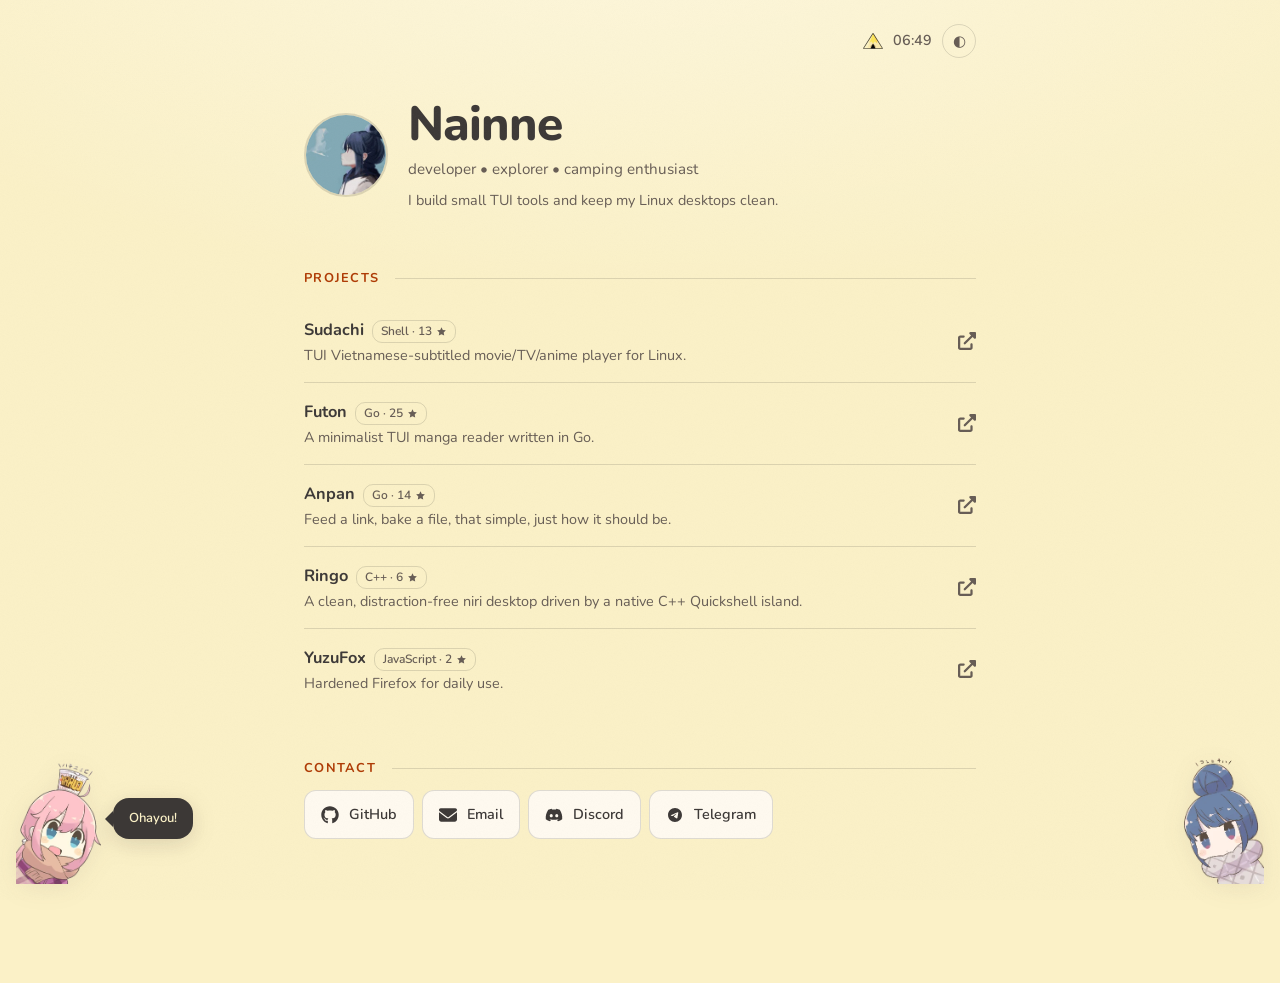
==== commit 9cc5076e: "Move the camp check onto its own page and let it grow - /camp/ is a page instead of a floating panel" ====
--- a/index.html
+++ b/index.html
@@ -188,20 +188,10 @@
 
     <div id="copyToast" class="copy-toast" role="status"></div>
 
-    <button class="corner-character nadeshiko" type="button" aria-controls="campPanel" aria-expanded="false" aria-label="Weather and nearby camp sites" data-tooltip="Camp check">
+    <a class="corner-character nadeshiko" href="camp/" aria-label="Camp check" data-tooltip="Camp check">
         <img src="assets/img/nadeshiko.webp" alt="">
         <span class="nade-bubble" id="nadeBubble" role="status"></span>
-    </button>
-
-    <div class="camp-panel" id="campPanel" role="dialog" aria-label="Weather and nearby camp sites" hidden>
-        <div class="camp-panel-head">
-            <h2 class="camp-panel-title">Camp check</h2>
-            <button class="camp-panel-close" type="button" aria-label="Close">
-                <svg viewBox="0 0 24 24" aria-hidden="true"><path d="M6.4 5 5 6.4 10.6 12 5 17.6 6.4 19 12 13.4 17.6 19 19 17.6 13.4 12 19 6.4 17.6 5 12 10.6Z"/></svg>
-            </button>
-        </div>
-        <div class="camp-panel-body" id="campPanelBody"></div>
-    </div>
+    </a>
     <a class="corner-character rin" href="gallery.html" aria-label="Photo gallery" data-tooltip="Open gallery">
         <img src="assets/img/rin.webp" alt="">
     </a>
--- a/assets/css/styles.css
+++ b/assets/css/styles.css
@@ -532,103 +532,158 @@
   100% { transform: translateY(0) scale(1, 1); }
 }
 
-/* Camp check: weather from Open-Meteo, camp sites from OpenStreetMap. It floats, so it keeps
-   the soft shadow that static cards no longer use. */
-.camp-panel {
-  position: fixed;
-  left: 16px;
-  bottom: 156px;
-  z-index: 200;
-  width: min(320px, calc(100vw - 32px));
-  max-height: min(70vh, 520px);
-  overflow: auto;
-  padding: 16px 18px 14px;
+/* Camp check page: weather from Open-Meteo, camp sites from OpenStreetMap. */
+.camp-page {
+  max-width: 720px;
+  margin: 0 auto;
+  padding: 32px 24px 96px;
+}
+
+.camp-header {
+  margin-bottom: 28px;
+}
+
+.camp-title {
+  margin: 0 0 6px;
+  font-size: clamp(1.75rem, 4vw, 2.25rem);
+  font-weight: 800;
+  letter-spacing: -0.02em;
+  color: var(--text-dark);
+}
+
+.camp-subtitle {
+  margin: 0;
+  font-size: 0.95rem;
+  color: var(--text-medium);
+}
+
+.camp-controls {
+  display: flex;
+  flex-wrap: wrap;
+  align-items: center;
+  gap: 10px;
+  margin-bottom: 28px;
+}
+
+.camp-control {
+  font-size: 0.8rem;
+  font-weight: 700;
+  letter-spacing: 0.08em;
+  text-transform: uppercase;
+  color: var(--accent);
+}
+
+.camp-select,
+.camp-locate {
+  padding: 10px 14px;
   border: 1px solid var(--card-border);
-  border-radius: var(--radius-lg);
+  border-radius: var(--radius-md);
   background: var(--card-bg);
-  box-shadow: 0 10px 30px var(--shadow-soft);
+  font-family: inherit;
+  font-size: 0.9rem;
+  font-weight: 600;
+  color: var(--text-dark);
+}
+
+.camp-select {
+  cursor: pointer;
+}
+
+.camp-locate {
+  cursor: pointer;
+}
+
+.camp-locate:hover,
+.camp-select:hover {
+  border-color: var(--accent);
+  color: var(--accent);
+}
+
+.camp-weather {
+  display: flex;
+  align-items: baseline;
+  gap: 10px;
+  margin: 0 0 2px;
+}
+
+.camp-weather-temp {
+  font-size: 2.4rem;
+  font-weight: 800;
+  line-height: 1;
+}
+
+.camp-weather-desc {
+  color: var(--text-medium);
+}
+
+.camp-meta,
+.camp-loc {
+  margin: 0 0 10px;
   font-size: 0.85rem;
-}
-
-.camp-panel[hidden] {
-  display: none;
-}
-
-.camp-panel-head {
-  display: flex;
-  align-items: center;
-  justify-content: space-between;
-  gap: 12px;
-  margin-bottom: 12px;
-}
-
-.camp-panel-title {
-  margin: 0;
-  font-size: 0.78rem;
+  color: var(--text-medium);
+}
+
+.camp-verdict {
+  margin: 0 0 24px;
+  font-weight: 700;
+}
+
+.camp-section {
+  margin: 0 0 10px;
+  font-size: 0.8rem;
   font-weight: 700;
   letter-spacing: 0.1em;
   text-transform: uppercase;
   color: var(--accent);
 }
 
-.camp-panel-close {
-  display: grid;
-  place-items: center;
-  width: 30px;
-  height: 30px;
+.camp-days {
+  list-style: none;
+  margin: 0 0 28px;
+  padding: 0;
+}
+
+.camp-days li {
+  display: flex;
+  align-items: baseline;
+  gap: 12px;
+  padding: 7px 0;
+  border-top: 1px solid var(--card-border);
+  font-size: 0.9rem;
+}
+
+.camp-days li:first-child {
+  border-top: 0;
+}
+
+.camp-day-name {
+  width: 3.2em;
   flex: none;
-  padding: 0;
-  border: 1px solid var(--card-border);
-  border-radius: 50%;
-  background: transparent;
-  color: var(--text-medium);
-  cursor: pointer;
-}
-
-.camp-panel-close:hover {
-  border-color: var(--accent);
-  color: var(--accent);
-}
-
-.camp-panel-close svg {
-  width: 12px;
-  height: 12px;
-  fill: currentColor;
-}
-
-.camp-weather {
-  display: flex;
-  align-items: baseline;
-  gap: 10px;
-  margin: 0 0 2px;
-}
-
-.camp-weather-temp {
-  font-size: 1.7rem;
-  font-weight: 800;
-  line-height: 1;
-}
-
-.camp-weather-desc {
-  color: var(--text-medium);
-}
-
-.camp-meta,
-.camp-loc,
-.camp-panel-note {
-  margin: 0 0 10px;
-  font-size: 0.8rem;
-  color: var(--text-medium);
-}
-
-.camp-verdict {
-  margin: 0 0 14px;
   font-weight: 700;
+}
+
+.camp-day-cond {
+  flex: 1;
+  min-width: 0;
+  color: var(--text-medium);
+}
+
+.camp-day-temps {
+  flex: none;
+  font-variant-numeric: tabular-nums;
+}
+
+.camp-day-rain {
+  width: 3.4em;
+  flex: none;
+  text-align: right;
+  color: var(--text-medium);
+  font-variant-numeric: tabular-nums;
 }
 
 .camp-list {
   list-style: none;
-  margin: 0 0 14px;
+  margin: 0 0 24px;
   padding: 0;
 }
 
@@ -641,8 +696,8 @@
   align-items: baseline;
   justify-content: space-between;
   gap: 12px;
-  padding: 6px 8px;
-  margin: 0 -8px;
+  padding: 8px 10px;
+  margin: 0 -10px;
   border-radius: var(--radius-sm);
 }
 
@@ -659,9 +714,9 @@
 
 .camp-credit {
   margin: 0;
-  padding-top: 10px;
+  padding-top: 12px;
   border-top: 1px solid var(--card-border);
-  font-size: 0.72rem;
+  font-size: 0.75rem;
   color: var(--text-medium);
 }
 
@@ -729,10 +784,6 @@
 
   .corner-character {
     bottom: 8px;
-  }
-
-  .camp-panel {
-    bottom: 94px;
   }
 }
 
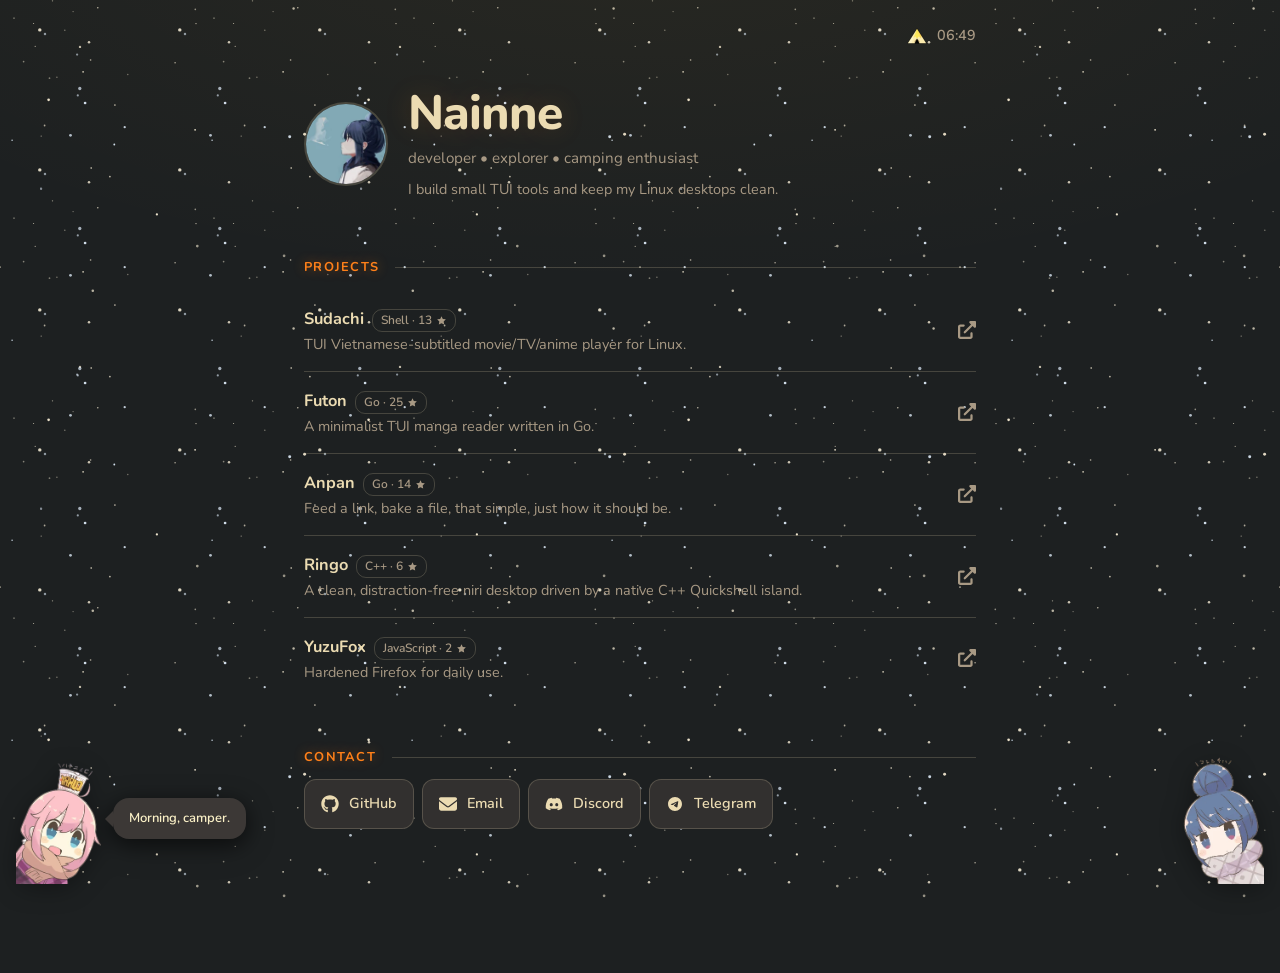
==== commit 400e51ab: "Keep only the dark theme and put a night sky behind the page - One theme: the Gruvbox dark tokens be" ====
--- a/index.html
+++ b/index.html
@@ -17,17 +17,8 @@
     <meta name="twitter:title" content="Nainne - developer • explorer • camping enthusiast">
     <meta name="twitter:description" content="Nainne - developer, explorer, and camping enthusiast. Projects, tools, and a cozy Yuru Camp-inspired corner of the web.">
     <link rel="canonical" href="https://nainne.living-the.life/">
-    <meta name="theme-color" content="#fbf1c7">
+    <meta name="theme-color" content="#1d2021">
     <link rel="icon" type="image/png" href="assets/img/logo.png">
-    <script>
-        // Set the theme before first paint. Mirrors getAutoTheme() in assets/js/app.js.
-        (function () {
-            var mode = localStorage.getItem('theme') || 'auto';
-            var hour = new Date().getHours();
-            document.documentElement.setAttribute('data-theme',
-                mode === 'auto' ? (hour >= 6 && hour < 18 ? 'day' : 'night') : mode);
-        })();
-    </script>
     <link rel="preload" href="assets/fonts/nunito-latin.woff2" as="font" type="font/woff2" crossorigin>
     <link rel="stylesheet" href="assets/css/styles.css">
     <script src="assets/js/app.js" defer></script>
@@ -74,8 +65,7 @@
             <div class="clock-widget">
                 <img src="assets/img/logo-40.webp" alt="" width="40" height="40">
                 <span class="clock-time" id="clock">--:--</span>
-                <button class="theme-toggle" id="themeToggle" type="button" aria-label="Toggle color theme">☀</button>
-            </div>
+                </div>
         </header>
 
         <main>
--- a/assets/css/styles.css
+++ b/assets/css/styles.css
@@ -19,31 +19,8 @@
 }
 
 :root {
-  color-scheme: light;
-  /* gruvbox light */
-  --bg: #fbf1c7;
-  --bg-glow: rgba(255,252,240,0.55);
-  --card-bg: #fffaf0;
-  --card-border: rgba(60,56,54,0.16);
-  --text-dark: #3c3836;
-  --text-medium: #665c54;
-  --accent: #af3a03;
-  --shadow-soft: rgba(60,56,54,0.08);
-  --toast-bg: #3c3836;
-  --toast-text: #fbf1c7;
-  --button-warm: #af3a03;
-  --button-warm-hover: #8f2f00;
-  --button-text: #fffaf0;
-  --hover-bg: rgba(60, 56, 54, 0.07);
-  /* Three radii cover the page; circles stay 50% because avatar and icon buttons are round. */
-  --radius-sm: 10px;
-  --radius-md: 12px;
-  --radius-lg: 16px;
-}
-
-[data-theme="night"] {
   color-scheme: dark;
-  /* gruvbox dark */
+  /* Gruvbox dark is the only theme: one ground, one palette, nothing to switch between. */
   --bg: #1d2021;
   --bg-glow: rgba(250,189,47,0.05);
   --card-bg: #32302f;
@@ -58,6 +35,10 @@
   --button-warm-hover: #fabd2f;
   --button-text: #1d2021;
   --hover-bg: rgba(235, 219, 178, 0.09);
+  /* Three radii cover the page; circles stay 50% because avatar and icon buttons are round. */
+  --radius-sm: 10px;
+  --radius-md: 12px;
+  --radius-lg: 16px;
 }
 
 * {
@@ -67,14 +48,7 @@
 /* Only interactive elements carry a transition: hover feedback fades, nothing else animates. */
 a,
 button {
-  transition: background-color 0.25s ease, border-color 0.25s ease, color 0.25s ease;
-}
-
-/* Held for one frame while the theme flips, so the ground and the text change together
-   instead of the text cross-fading over a background that already switched. */
-.no-transition,
-.no-transition * {
-  transition: none !important;
+  transition: background-color 0.15s ease, border-color 0.15s ease, color 0.15s ease;
 }
 
 body {
@@ -85,8 +59,31 @@
   line-height: 1.6;
   color: var(--text-dark);
   background-color: var(--bg);
-  background-image: radial-gradient(120% 70% at 50% -10%, var(--bg-glow), transparent 60%);
+  background-image:
+    radial-gradient(120% 70% at 50% -10%, var(--bg-glow), transparent 60%),
+    url("data:image/svg+xml,%3Csvg%20xmlns%3D'http%3A%2F%2Fwww.w3.org%2F2000%2Fsvg'%20width%3D'200'%20height%3D'200'%3E%3Ccircle%20cx%3D'64.8'%20cy%3D'30.2'%20r%3D'0.76'%20fill%3D'%23f6ecd4'%20opacity%3D'0.43'%2F%3E%3Ccircle%20cx%3D'73.1'%20cy%3D'11.6'%20r%3D'0.70'%20fill%3D'%23f6ecd4'%20opacity%3D'0.42'%2F%3E%3Ccircle%20cx%3D'14.0'%20cy%3D'18.1'%20r%3D'0.67'%20fill%3D'%23f6ecd4'%20opacity%3D'0.77'%2F%3E%3Ccircle%20cx%3D'44.6'%20cy%3D'125.5'%20r%3D'0.88'%20fill%3D'%23f6ecd4'%20opacity%3D'0.66'%2F%3E%3Ccircle%20cx%3D'195.3'%20cy%3D'9.3'%20r%3D'0.84'%20fill%3D'%23f6ecd4'%20opacity%3D'0.53'%2F%3E%3Ccircle%20cx%3D'23.6'%20cy%3D'61.7'%20r%3D'0.83'%20fill%3D'%23f6ecd4'%20opacity%3D'0.48'%2F%3E%3Ccircle%20cx%3D'127.8'%20cy%3D'74.5'%20r%3D'0.72'%20fill%3D'%23f6ecd4'%20opacity%3D'0.43'%2F%3E%3Ccircle%20cx%3D'41.2'%20cy%3D'136.1'%20r%3D'0.67'%20fill%3D'%23f6ecd4'%20opacity%3D'0.54'%2F%3E%3Ccircle%20cx%3D'90.6'%20cy%3D'60.0'%20r%3D'0.82'%20fill%3D'%23f6ecd4'%20opacity%3D'0.71'%2F%3E%3Ccircle%20cx%3D'114.9'%20cy%3D'105.0'%20r%3D'0.85'%20fill%3D'%23f6ecd4'%20opacity%3D'0.73'%2F%3E%3Ccircle%20cx%3D'196.0'%20cy%3D'23.6'%20r%3D'0.67'%20fill%3D'%23f6ecd4'%20opacity%3D'0.74'%2F%3E%3Ccircle%20cx%3D'97.8'%20cy%3D'7.8'%20r%3D'0.77'%20fill%3D'%23f6ecd4'%20opacity%3D'0.74'%2F%3E%3Ccircle%20cx%3D'175.1'%20cy%3D'62.7'%20r%3D'0.78'%20fill%3D'%23f6ecd4'%20opacity%3D'0.67'%2F%3E%3Ccircle%20cx%3D'91.2'%20cy%3D'168.0'%20r%3D'0.88'%20fill%3D'%23f6ecd4'%20opacity%3D'0.61'%2F%3E%3Ccircle%20cx%3D'12.1'%20cy%3D'140.3'%20r%3D'0.76'%20fill%3D'%23dce9f7'%20opacity%3D'0.85'%2F%3E%3Ccircle%20cx%3D'56.9'%20cy%3D'77.2'%20r%3D'0.77'%20fill%3D'%23f6ecd4'%20opacity%3D'0.41'%2F%3E%3Ccircle%20cx%3D'33.6'%20cy%3D'23.4'%20r%3D'0.52'%20fill%3D'%23f6ecd4'%20opacity%3D'0.75'%2F%3E%3Ccircle%20cx%3D'49.5'%20cy%3D'78.2'%20r%3D'0.85'%20fill%3D'%23f6ecd4'%20opacity%3D'0.44'%2F%3E%3Ccircle%20cx%3D'109.9'%20cy%3D'176.7'%20r%3D'0.83'%20fill%3D'%23f6ecd4'%20opacity%3D'0.79'%2F%3E%3Ccircle%20cx%3D'83.1'%20cy%3D'71.8'%20r%3D'0.85'%20fill%3D'%23f6ecd4'%20opacity%3D'0.83'%2F%3E%3Ccircle%20cx%3D'35.2'%20cy%3D'46.4'%20r%3D'0.59'%20fill%3D'%23f6ecd4'%20opacity%3D'0.62'%2F%3E%3Ccircle%20cx%3D'52.5'%20cy%3D'0.8'%20r%3D'0.67'%20fill%3D'%23f6ecd4'%20opacity%3D'0.57'%2F%3E%3C%2Fsvg%3E"),
+    url("data:image/svg+xml,%3Csvg%20xmlns%3D'http%3A%2F%2Fwww.w3.org%2F2000%2Fsvg'%20width%3D'320'%20height%3D'320'%3E%3Ccircle%20cx%3D'52.8'%20cy%3D'220.7'%20r%3D'1.28'%20fill%3D'%23f6ecd4'%20opacity%3D'0.72'%2F%3E%3Ccircle%20cx%3D'253.6'%20cy%3D'258.5'%20r%3D'1.21'%20fill%3D'%23f6ecd4'%20opacity%3D'0.73'%2F%3E%3Ccircle%20cx%3D'1.0'%20cy%3D'118.7'%20r%3D'1.25'%20fill%3D'%23dce9f7'%20opacity%3D'0.53'%2F%3E%3Ccircle%20cx%3D'74.3'%20cy%3D'74.5'%20r%3D'0.93'%20fill%3D'%23dce9f7'%20opacity%3D'0.95'%2F%3E%3Ccircle%20cx%3D'280.0'%20cy%3D'197.1'%20r%3D'0.92'%20fill%3D'%23f6ecd4'%20opacity%3D'0.65'%2F%3E%3Ccircle%20cx%3D'37.1'%20cy%3D'304.6'%20r%3D'1.12'%20fill%3D'%23dce9f7'%20opacity%3D'0.57'%2F%3E%3Ccircle%20cx%3D'40.0'%20cy%3D'296.9'%20r%3D'1.17'%20fill%3D'%23f6ecd4'%20opacity%3D'0.75'%2F%3E%3Ccircle%20cx%3D'155.1'%20cy%3D'59.8'%20r%3D'0.92'%20fill%3D'%23f6ecd4'%20opacity%3D'0.89'%2F%3E%3Ccircle%20cx%3D'249.7'%20cy%3D'66.7'%20r%3D'1.48'%20fill%3D'%23dce9f7'%20opacity%3D'0.9'%2F%3E%3Ccircle%20cx%3D'244.1'%20cy%3D'185.8'%20r%3D'1.34'%20fill%3D'%23f6ecd4'%20opacity%3D'0.56'%2F%3E%3Ccircle%20cx%3D'264.6'%20cy%3D'64.3'%20r%3D'1.45'%20fill%3D'%23f6ecd4'%20opacity%3D'0.9'%2F%3E%3Ccircle%20cx%3D'116.9'%20cy%3D'144.4'%20r%3D'1.13'%20fill%3D'%23f6ecd4'%20opacity%3D'0.95'%2F%3E%3Ccircle%20cx%3D'8.6'%20cy%3D'29.8'%20r%3D'1.33'%20fill%3D'%23f6ecd4'%20opacity%3D'0.95'%2F%3E%3Ccircle%20cx%3D'157.3'%20cy%3D'176.1'%20r%3D'1.35'%20fill%3D'%23f6ecd4'%20opacity%3D'0.6'%2F%3E%3C%2Fsvg%3E");
+  background-size: 100% 100%, 200px 200px, 320px 320px;
+  background-position: 0 0, 0 0, 40px 70px;
+  background-repeat: no-repeat, repeat, repeat;
   background-attachment: fixed;
+}
+
+/* The brighter stars sit behind the content and fade in and out slowly. */
+body::before {
+  content: '';
+  position: fixed;
+  inset: 0;
+  z-index: -1;
+  pointer-events: none;
+  background-image: url("data:image/svg+xml,%3Csvg%20xmlns%3D'http%3A%2F%2Fwww.w3.org%2F2000%2Fsvg'%20width%3D'140'%20height%3D'140'%3E%3Ccircle%20cx%3D'79.8'%20cy%3D'88.5'%20r%3D'1.65'%20fill%3D'%23dce9f7'%20opacity%3D'0.71'%2F%3E%3Ccircle%20cx%3D'124.7'%20cy%3D'127.2'%20r%3D'1.15'%20fill%3D'%23dce9f7'%20opacity%3D'0.86'%2F%3E%3Ccircle%20cx%3D'70.5'%20cy%3D'135.3'%20r%3D'1.42'%20fill%3D'%23dce9f7'%20opacity%3D'0.78'%2F%3E%3Ccircle%20cx%3D'89.0'%20cy%3D'42.2'%20r%3D'1.25'%20fill%3D'%23f6ecd4'%20opacity%3D'0.8'%2F%3E%3Ccircle%20cx%3D'85.1'%20cy%3D'103.0'%20r%3D'1.34'%20fill%3D'%23dce9f7'%20opacity%3D'0.94'%2F%3E%3Ccircle%20cx%3D'77.8'%20cy%3D'95.4'%20r%3D'1.09'%20fill%3D'%23dce9f7'%20opacity%3D'0.62'%2F%3E%3Ccircle%20cx%3D'39.8'%20cy%3D'29.9'%20r%3D'1.72'%20fill%3D'%23f6ecd4'%20opacity%3D'0.9'%2F%3E%3Ccircle%20cx%3D'45.0'%20cy%3D'34.0'%20r%3D'1.22'%20fill%3D'%23dce9f7'%20opacity%3D'0.6'%2F%3E%3C%2Fsvg%3E");
+  background-size: 140px 140px;
+  animation: twinkle 9s ease-in-out infinite alternate;
+}
+
+@keyframes twinkle {
+  from { opacity: 0.45; }
+  to { opacity: 1; }
 }
 
 h1,
@@ -105,6 +102,7 @@
 
 a:focus-visible,
 button:focus-visible,
+select:focus-visible,
 [tabindex]:focus-visible {
   outline: 2px solid var(--accent);
   outline-offset: 3px;
@@ -142,62 +140,12 @@
   width: auto;
 }
 
-body::after {
-  content: '';
-  position: fixed;
-  inset: 0;
-  z-index: 0;
-  pointer-events: none;
-  opacity: 0.04;
-  background-image: url("data:image/svg+xml,%3Csvg xmlns='http://www.w3.org/2000/svg' width='140' height='140'%3E%3Cfilter id='n'%3E%3CfeTurbulence type='fractalNoise' baseFrequency='0.9' numOctaves='2' stitchTiles='stitch'/%3E%3CfeColorMatrix type='saturate' values='0'/%3E%3C/filter%3E%3Crect width='140' height='140' filter='url(%23n)'/%3E%3C/svg%3E");
-}
-
-[data-theme="night"] body {
-  background-image:
-    radial-gradient(1.5px 1.5px at 30px 40px, rgba(250,189,47,0.5), transparent),
-    radial-gradient(1px 1px at 170px 120px, rgba(235,219,178,0.42), transparent),
-    radial-gradient(1.5px 1.5px at 90px 230px, rgba(250,189,47,0.36), transparent),
-    radial-gradient(1px 1px at 250px 60px, rgba(235,219,178,0.36), transparent),
-    radial-gradient(1px 1px at 210px 250px, rgba(250,189,47,0.3), transparent),
-    radial-gradient(120% 70% at 50% -10%, var(--bg-glow), transparent 60%);
-  background-size: 320px 320px, 320px 320px, 320px 320px, 320px 320px, 320px 320px, 100% 100%;
-}
-
-[data-theme="night"] body::after {
-  opacity: 0.06;
-}
 
 .clock-time {
   font-size: 0.9rem;
   font-weight: 600;
   color: var(--text-medium);
   font-variant-numeric: tabular-nums;
-}
-
-.theme-toggle {
-  position: relative;
-  width: 34px;
-  height: 34px;
-  display: grid;
-  place-items: center;
-  border: 1px solid var(--card-border);
-  border-radius: 50%;
-  background: transparent;
-  color: var(--text-medium);
-  font-size: 15px;
-  cursor: pointer;
-}
-
-/* The circle stays 34px; this gives it a 44px hit area without moving anything. */
-.theme-toggle::before {
-  content: '';
-  position: absolute;
-  inset: -5px;
-}
-
-.theme-toggle:hover {
-  border-color: var(--accent);
-  color: var(--accent);
 }
 
 .intro {
@@ -253,11 +201,11 @@
   color: var(--accent);
 }
 
-[data-theme="night"] .panel-title {
+.panel-title {
   text-shadow: 0 0 12px rgba(254,128,25,0.45);
 }
 
-[data-theme="night"] .intro-name {
+.intro-name {
   text-shadow: 0 0 28px rgba(254,128,25,0.16);
 }
 
@@ -420,7 +368,7 @@
 }
 
 .corner-character:active {
-  transform: translateY(-2px) scale(0.98);
+  transform: translateY(-2px) scale(0.96);
 }
 
 .corner-character:focus-visible {
@@ -534,9 +482,7 @@
 
 /* Camp check page: weather from Open-Meteo, camp sites from OpenStreetMap. */
 .camp-page {
-  max-width: 720px;
-  margin: 0 auto;
-  padding: 32px 24px 96px;
+  padding-top: 32px; /* .wrap carries the width and the side padding */
 }
 
 .camp-header {
@@ -570,7 +516,7 @@
   font-weight: 700;
   letter-spacing: 0.08em;
   text-transform: uppercase;
-  color: var(--accent);
+  color: var(--text-medium);
 }
 
 .camp-select,
@@ -629,7 +575,7 @@
 }
 
 .camp-section {
-  margin: 0 0 10px;
+  margin: 0 0 12px;
   font-size: 0.8rem;
   font-weight: 700;
   letter-spacing: 0.1em;
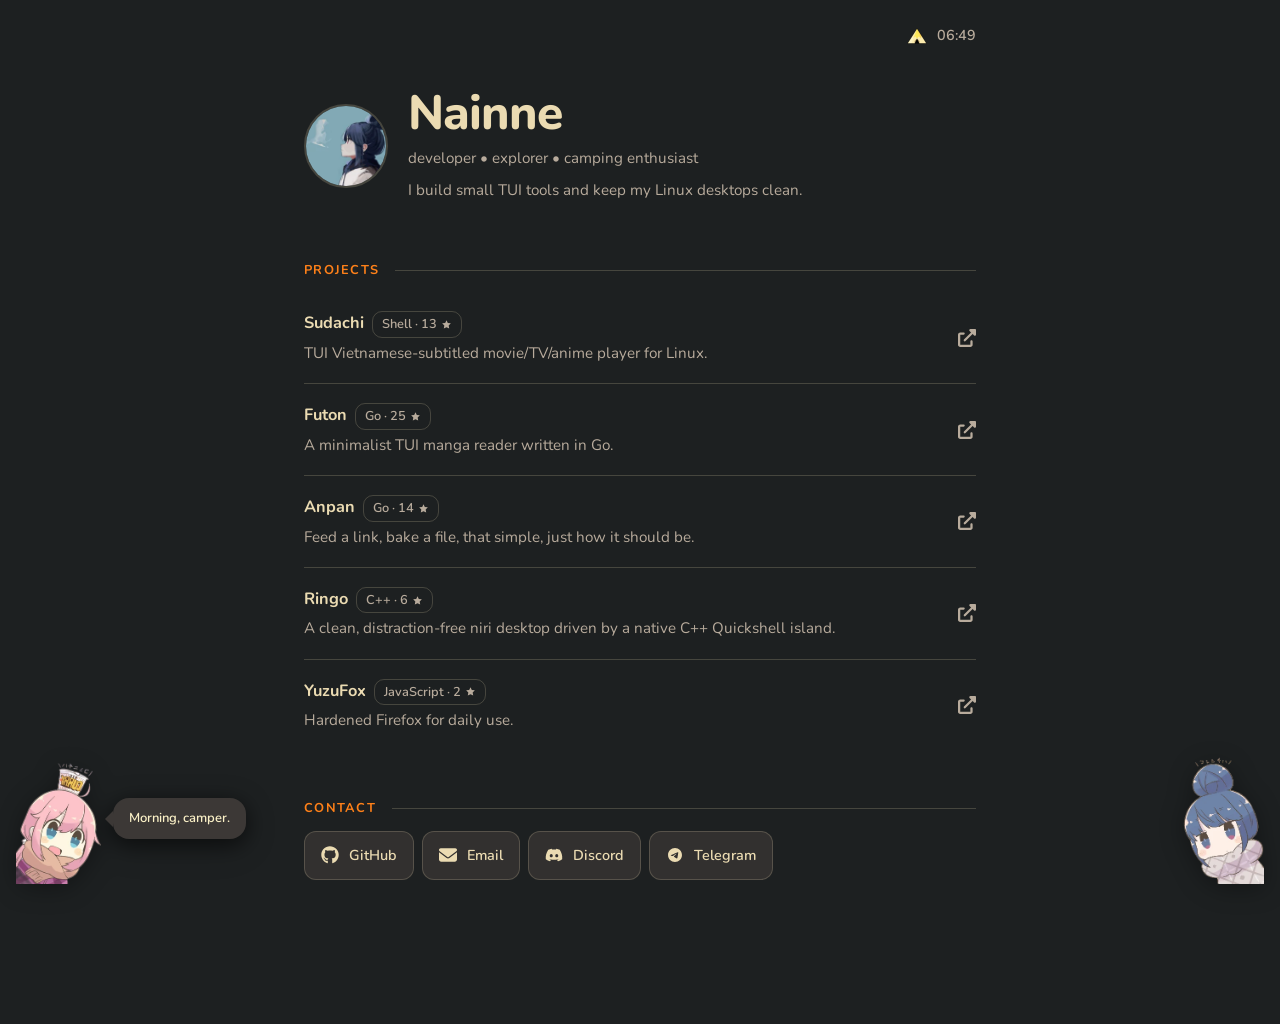
==== commit 783558ed: "Serve the gallery from /gallery/ and send the back link home - gallery.html becomes gallery/index.ht" ====
--- a/index.html
+++ b/index.html
@@ -182,7 +182,7 @@
         <img src="assets/img/nadeshiko.webp" alt="">
         <span class="nade-bubble" id="nadeBubble" role="status"></span>
     </a>
-    <a class="corner-character rin" href="gallery.html" aria-label="Photo gallery" data-tooltip="Open gallery">
+    <a class="corner-character rin" href="gallery/" aria-label="Photo gallery" data-tooltip="Open gallery">
         <img src="assets/img/rin.webp" alt="">
     </a>
 </body>
--- a/assets/css/styles.css
+++ b/assets/css/styles.css
@@ -22,11 +22,10 @@
   color-scheme: dark;
   /* Gruvbox dark is the only theme: one ground, one palette, nothing to switch between. */
   --bg: #1d2021;
-  --bg-glow: rgba(250,189,47,0.05);
   --card-bg: #32302f;
   --card-border: rgba(235,219,178,0.2);
   --text-dark: #ebdbb2;
-  --text-medium: #a89984;
+  --text-medium: #b8ab9c;
   --accent: #fe8019;
   --shadow-soft: rgba(0,0,0,0.35);
   --toast-bg: #3c3836;
@@ -59,31 +58,6 @@
   line-height: 1.6;
   color: var(--text-dark);
   background-color: var(--bg);
-  background-image:
-    radial-gradient(120% 70% at 50% -10%, var(--bg-glow), transparent 60%),
-    url("data:image/svg+xml,%3Csvg%20xmlns%3D'http%3A%2F%2Fwww.w3.org%2F2000%2Fsvg'%20width%3D'200'%20height%3D'200'%3E%3Ccircle%20cx%3D'64.8'%20cy%3D'30.2'%20r%3D'0.76'%20fill%3D'%23f6ecd4'%20opacity%3D'0.43'%2F%3E%3Ccircle%20cx%3D'73.1'%20cy%3D'11.6'%20r%3D'0.70'%20fill%3D'%23f6ecd4'%20opacity%3D'0.42'%2F%3E%3Ccircle%20cx%3D'14.0'%20cy%3D'18.1'%20r%3D'0.67'%20fill%3D'%23f6ecd4'%20opacity%3D'0.77'%2F%3E%3Ccircle%20cx%3D'44.6'%20cy%3D'125.5'%20r%3D'0.88'%20fill%3D'%23f6ecd4'%20opacity%3D'0.66'%2F%3E%3Ccircle%20cx%3D'195.3'%20cy%3D'9.3'%20r%3D'0.84'%20fill%3D'%23f6ecd4'%20opacity%3D'0.53'%2F%3E%3Ccircle%20cx%3D'23.6'%20cy%3D'61.7'%20r%3D'0.83'%20fill%3D'%23f6ecd4'%20opacity%3D'0.48'%2F%3E%3Ccircle%20cx%3D'127.8'%20cy%3D'74.5'%20r%3D'0.72'%20fill%3D'%23f6ecd4'%20opacity%3D'0.43'%2F%3E%3Ccircle%20cx%3D'41.2'%20cy%3D'136.1'%20r%3D'0.67'%20fill%3D'%23f6ecd4'%20opacity%3D'0.54'%2F%3E%3Ccircle%20cx%3D'90.6'%20cy%3D'60.0'%20r%3D'0.82'%20fill%3D'%23f6ecd4'%20opacity%3D'0.71'%2F%3E%3Ccircle%20cx%3D'114.9'%20cy%3D'105.0'%20r%3D'0.85'%20fill%3D'%23f6ecd4'%20opacity%3D'0.73'%2F%3E%3Ccircle%20cx%3D'196.0'%20cy%3D'23.6'%20r%3D'0.67'%20fill%3D'%23f6ecd4'%20opacity%3D'0.74'%2F%3E%3Ccircle%20cx%3D'97.8'%20cy%3D'7.8'%20r%3D'0.77'%20fill%3D'%23f6ecd4'%20opacity%3D'0.74'%2F%3E%3Ccircle%20cx%3D'175.1'%20cy%3D'62.7'%20r%3D'0.78'%20fill%3D'%23f6ecd4'%20opacity%3D'0.67'%2F%3E%3Ccircle%20cx%3D'91.2'%20cy%3D'168.0'%20r%3D'0.88'%20fill%3D'%23f6ecd4'%20opacity%3D'0.61'%2F%3E%3Ccircle%20cx%3D'12.1'%20cy%3D'140.3'%20r%3D'0.76'%20fill%3D'%23dce9f7'%20opacity%3D'0.85'%2F%3E%3Ccircle%20cx%3D'56.9'%20cy%3D'77.2'%20r%3D'0.77'%20fill%3D'%23f6ecd4'%20opacity%3D'0.41'%2F%3E%3Ccircle%20cx%3D'33.6'%20cy%3D'23.4'%20r%3D'0.52'%20fill%3D'%23f6ecd4'%20opacity%3D'0.75'%2F%3E%3Ccircle%20cx%3D'49.5'%20cy%3D'78.2'%20r%3D'0.85'%20fill%3D'%23f6ecd4'%20opacity%3D'0.44'%2F%3E%3Ccircle%20cx%3D'109.9'%20cy%3D'176.7'%20r%3D'0.83'%20fill%3D'%23f6ecd4'%20opacity%3D'0.79'%2F%3E%3Ccircle%20cx%3D'83.1'%20cy%3D'71.8'%20r%3D'0.85'%20fill%3D'%23f6ecd4'%20opacity%3D'0.83'%2F%3E%3Ccircle%20cx%3D'35.2'%20cy%3D'46.4'%20r%3D'0.59'%20fill%3D'%23f6ecd4'%20opacity%3D'0.62'%2F%3E%3Ccircle%20cx%3D'52.5'%20cy%3D'0.8'%20r%3D'0.67'%20fill%3D'%23f6ecd4'%20opacity%3D'0.57'%2F%3E%3C%2Fsvg%3E"),
-    url("data:image/svg+xml,%3Csvg%20xmlns%3D'http%3A%2F%2Fwww.w3.org%2F2000%2Fsvg'%20width%3D'320'%20height%3D'320'%3E%3Ccircle%20cx%3D'52.8'%20cy%3D'220.7'%20r%3D'1.28'%20fill%3D'%23f6ecd4'%20opacity%3D'0.72'%2F%3E%3Ccircle%20cx%3D'253.6'%20cy%3D'258.5'%20r%3D'1.21'%20fill%3D'%23f6ecd4'%20opacity%3D'0.73'%2F%3E%3Ccircle%20cx%3D'1.0'%20cy%3D'118.7'%20r%3D'1.25'%20fill%3D'%23dce9f7'%20opacity%3D'0.53'%2F%3E%3Ccircle%20cx%3D'74.3'%20cy%3D'74.5'%20r%3D'0.93'%20fill%3D'%23dce9f7'%20opacity%3D'0.95'%2F%3E%3Ccircle%20cx%3D'280.0'%20cy%3D'197.1'%20r%3D'0.92'%20fill%3D'%23f6ecd4'%20opacity%3D'0.65'%2F%3E%3Ccircle%20cx%3D'37.1'%20cy%3D'304.6'%20r%3D'1.12'%20fill%3D'%23dce9f7'%20opacity%3D'0.57'%2F%3E%3Ccircle%20cx%3D'40.0'%20cy%3D'296.9'%20r%3D'1.17'%20fill%3D'%23f6ecd4'%20opacity%3D'0.75'%2F%3E%3Ccircle%20cx%3D'155.1'%20cy%3D'59.8'%20r%3D'0.92'%20fill%3D'%23f6ecd4'%20opacity%3D'0.89'%2F%3E%3Ccircle%20cx%3D'249.7'%20cy%3D'66.7'%20r%3D'1.48'%20fill%3D'%23dce9f7'%20opacity%3D'0.9'%2F%3E%3Ccircle%20cx%3D'244.1'%20cy%3D'185.8'%20r%3D'1.34'%20fill%3D'%23f6ecd4'%20opacity%3D'0.56'%2F%3E%3Ccircle%20cx%3D'264.6'%20cy%3D'64.3'%20r%3D'1.45'%20fill%3D'%23f6ecd4'%20opacity%3D'0.9'%2F%3E%3Ccircle%20cx%3D'116.9'%20cy%3D'144.4'%20r%3D'1.13'%20fill%3D'%23f6ecd4'%20opacity%3D'0.95'%2F%3E%3Ccircle%20cx%3D'8.6'%20cy%3D'29.8'%20r%3D'1.33'%20fill%3D'%23f6ecd4'%20opacity%3D'0.95'%2F%3E%3Ccircle%20cx%3D'157.3'%20cy%3D'176.1'%20r%3D'1.35'%20fill%3D'%23f6ecd4'%20opacity%3D'0.6'%2F%3E%3C%2Fsvg%3E");
-  background-size: 100% 100%, 200px 200px, 320px 320px;
-  background-position: 0 0, 0 0, 40px 70px;
-  background-repeat: no-repeat, repeat, repeat;
-  background-attachment: fixed;
-}
-
-/* The brighter stars sit behind the content and fade in and out slowly. */
-body::before {
-  content: '';
-  position: fixed;
-  inset: 0;
-  z-index: -1;
-  pointer-events: none;
-  background-image: url("data:image/svg+xml,%3Csvg%20xmlns%3D'http%3A%2F%2Fwww.w3.org%2F2000%2Fsvg'%20width%3D'140'%20height%3D'140'%3E%3Ccircle%20cx%3D'79.8'%20cy%3D'88.5'%20r%3D'1.65'%20fill%3D'%23dce9f7'%20opacity%3D'0.71'%2F%3E%3Ccircle%20cx%3D'124.7'%20cy%3D'127.2'%20r%3D'1.15'%20fill%3D'%23dce9f7'%20opacity%3D'0.86'%2F%3E%3Ccircle%20cx%3D'70.5'%20cy%3D'135.3'%20r%3D'1.42'%20fill%3D'%23dce9f7'%20opacity%3D'0.78'%2F%3E%3Ccircle%20cx%3D'89.0'%20cy%3D'42.2'%20r%3D'1.25'%20fill%3D'%23f6ecd4'%20opacity%3D'0.8'%2F%3E%3Ccircle%20cx%3D'85.1'%20cy%3D'103.0'%20r%3D'1.34'%20fill%3D'%23dce9f7'%20opacity%3D'0.94'%2F%3E%3Ccircle%20cx%3D'77.8'%20cy%3D'95.4'%20r%3D'1.09'%20fill%3D'%23dce9f7'%20opacity%3D'0.62'%2F%3E%3Ccircle%20cx%3D'39.8'%20cy%3D'29.9'%20r%3D'1.72'%20fill%3D'%23f6ecd4'%20opacity%3D'0.9'%2F%3E%3Ccircle%20cx%3D'45.0'%20cy%3D'34.0'%20r%3D'1.22'%20fill%3D'%23dce9f7'%20opacity%3D'0.6'%2F%3E%3C%2Fsvg%3E");
-  background-size: 140px 140px;
-  animation: twinkle 9s ease-in-out infinite alternate;
-}
-
-@keyframes twinkle {
-  from { opacity: 0.45; }
-  to { opacity: 1; }
 }
 
 h1,
@@ -181,7 +155,8 @@
 .intro-bio {
   max-width: 52ch;
   margin: 8px 0 0;
-  font-size: 0.9rem;
+  font-size: 0.95rem;
+  line-height: 1.7;
   color: var(--text-medium);
 }
 
@@ -201,13 +176,7 @@
   color: var(--accent);
 }
 
-.panel-title {
-  text-shadow: 0 0 12px rgba(254,128,25,0.45);
-}
-
-.intro-name {
-  text-shadow: 0 0 28px rgba(254,128,25,0.16);
-}
+
 
 .panel-title::after {
   content: '';
@@ -230,7 +199,7 @@
   display: flex;
   align-items: center;
   gap: 16px;
-  padding: 16px 12px;
+  padding: 18px 12px;
   margin: 0 -12px;
   border-radius: var(--radius-md);
 }
@@ -261,10 +230,10 @@
   display: inline-flex;
   align-items: center;
   gap: 4px;
-  padding: 1px 8px;
+  padding: 2px 9px;
   border: 1px solid var(--card-border);
   border-radius: var(--radius-sm);
-  font-size: 0.75rem;
+  font-size: 0.8rem;
   font-weight: 600;
   color: var(--text-medium);
 }
@@ -277,9 +246,9 @@
 
 .row-desc {
   display: block;
-  margin-top: 2px;
-  font-size: 0.9rem;
-  line-height: 1.45;
+  margin-top: 3px;
+  font-size: 0.95rem;
+  line-height: 1.6;
   color: var(--text-medium);
 }
 
@@ -565,7 +534,7 @@
 .camp-meta,
 .camp-loc {
   margin: 0 0 10px;
-  font-size: 0.85rem;
+  font-size: 0.9rem;
   color: var(--text-medium);
 }
 
@@ -662,7 +631,7 @@
   margin: 0;
   padding-top: 12px;
   border-top: 1px solid var(--card-border);
-  font-size: 0.75rem;
+  font-size: 0.8rem;
   color: var(--text-medium);
 }
 
